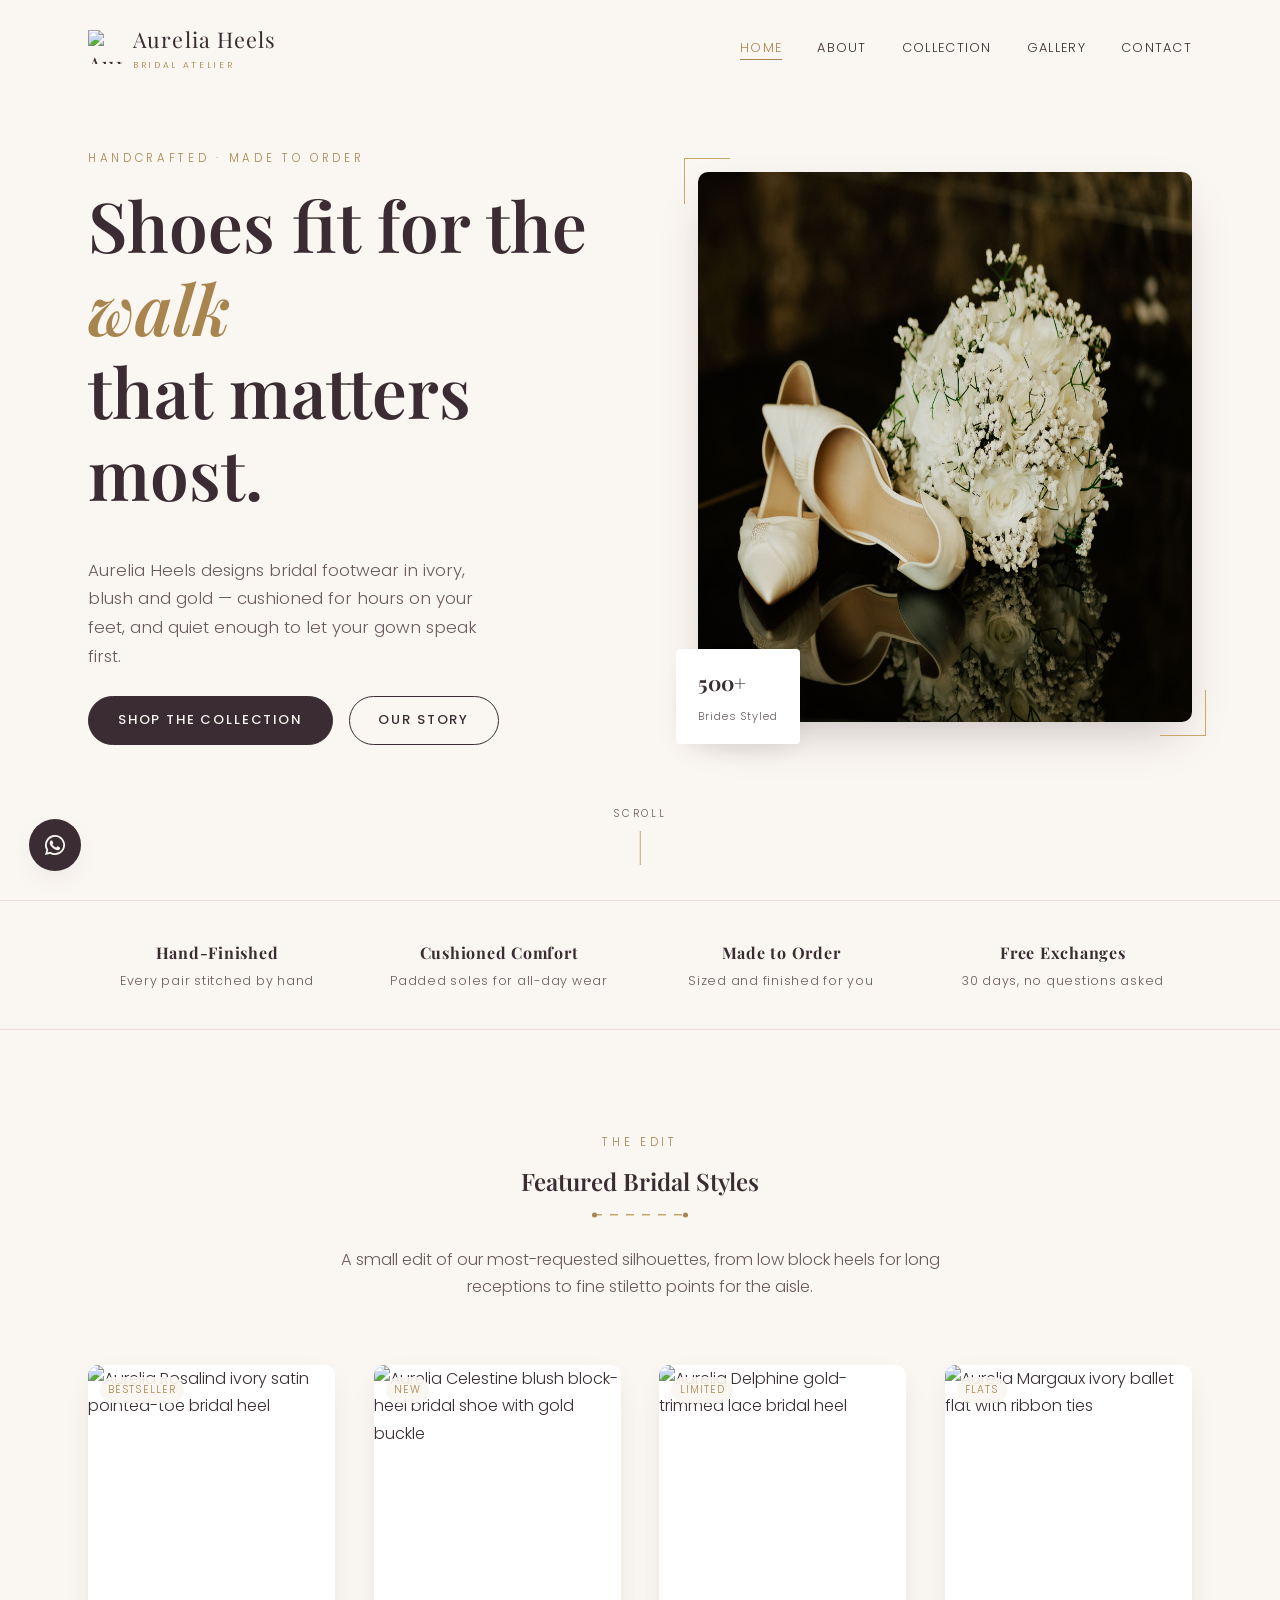
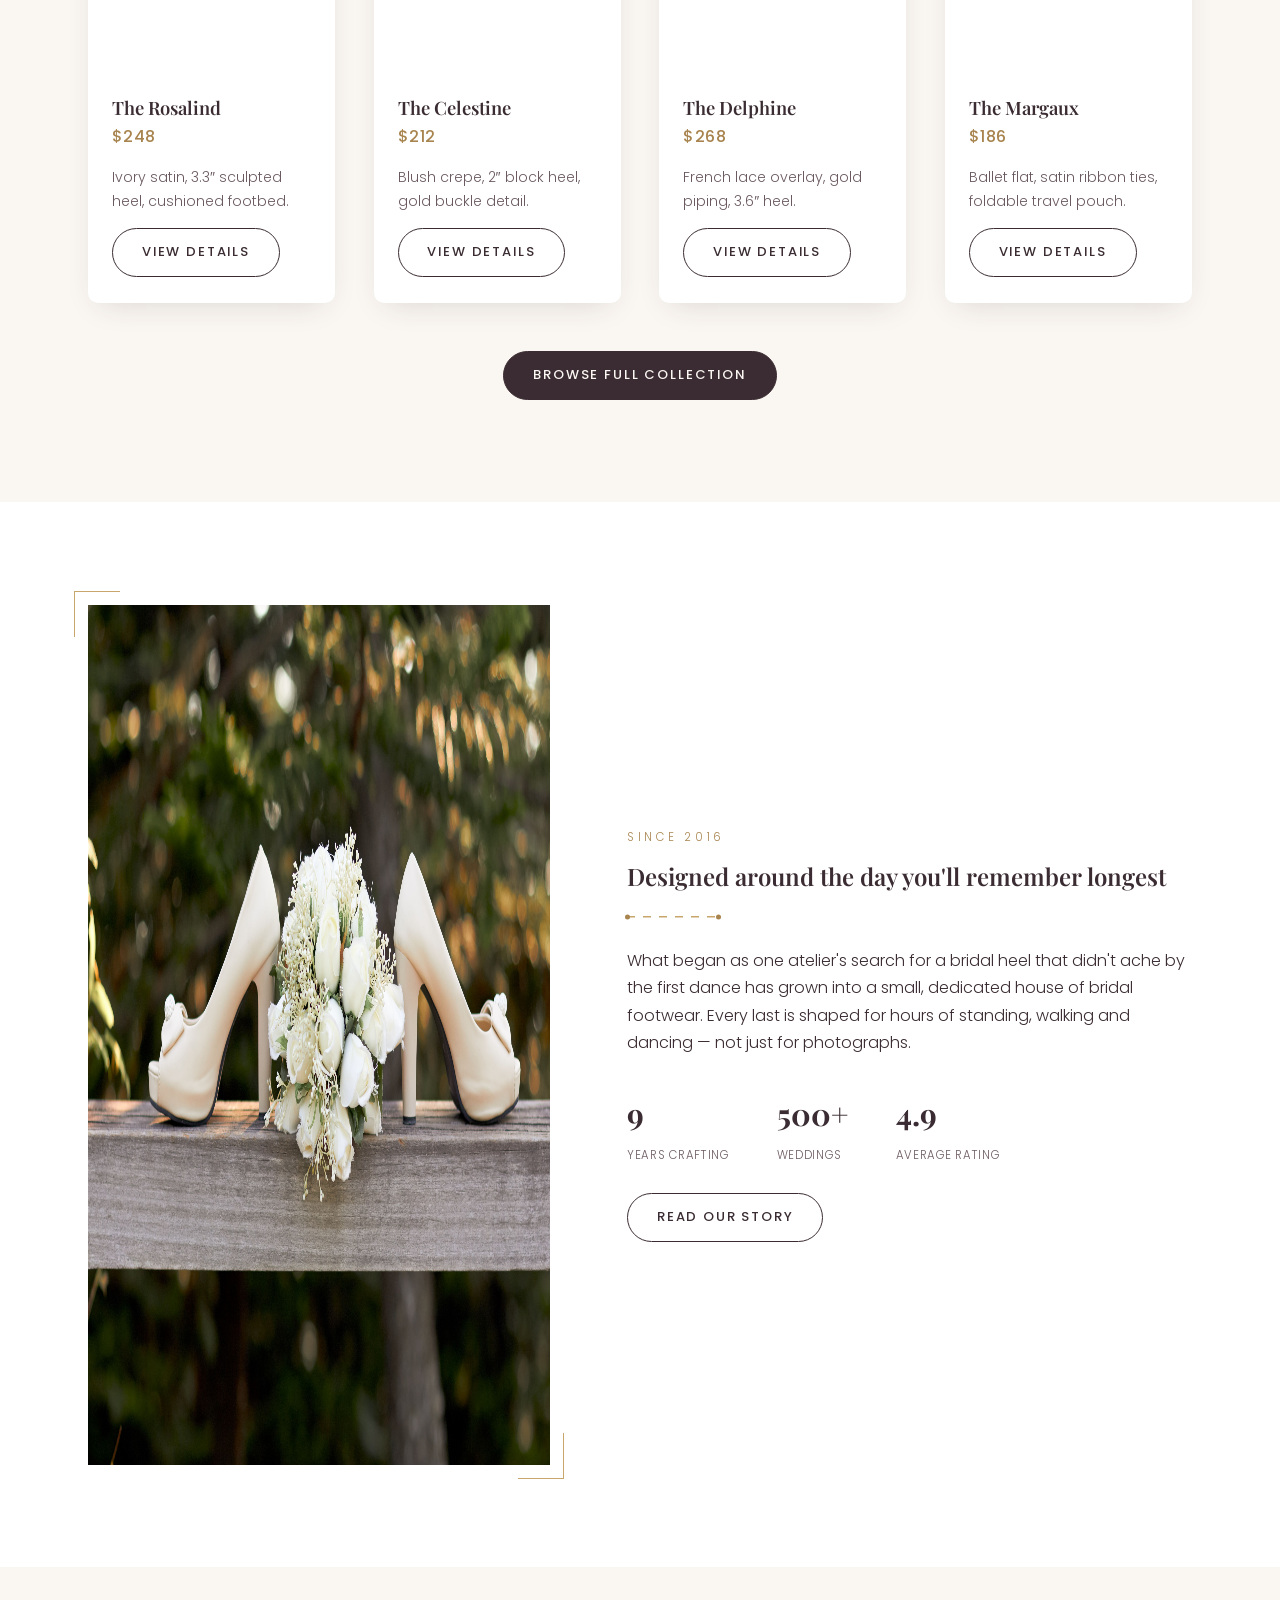
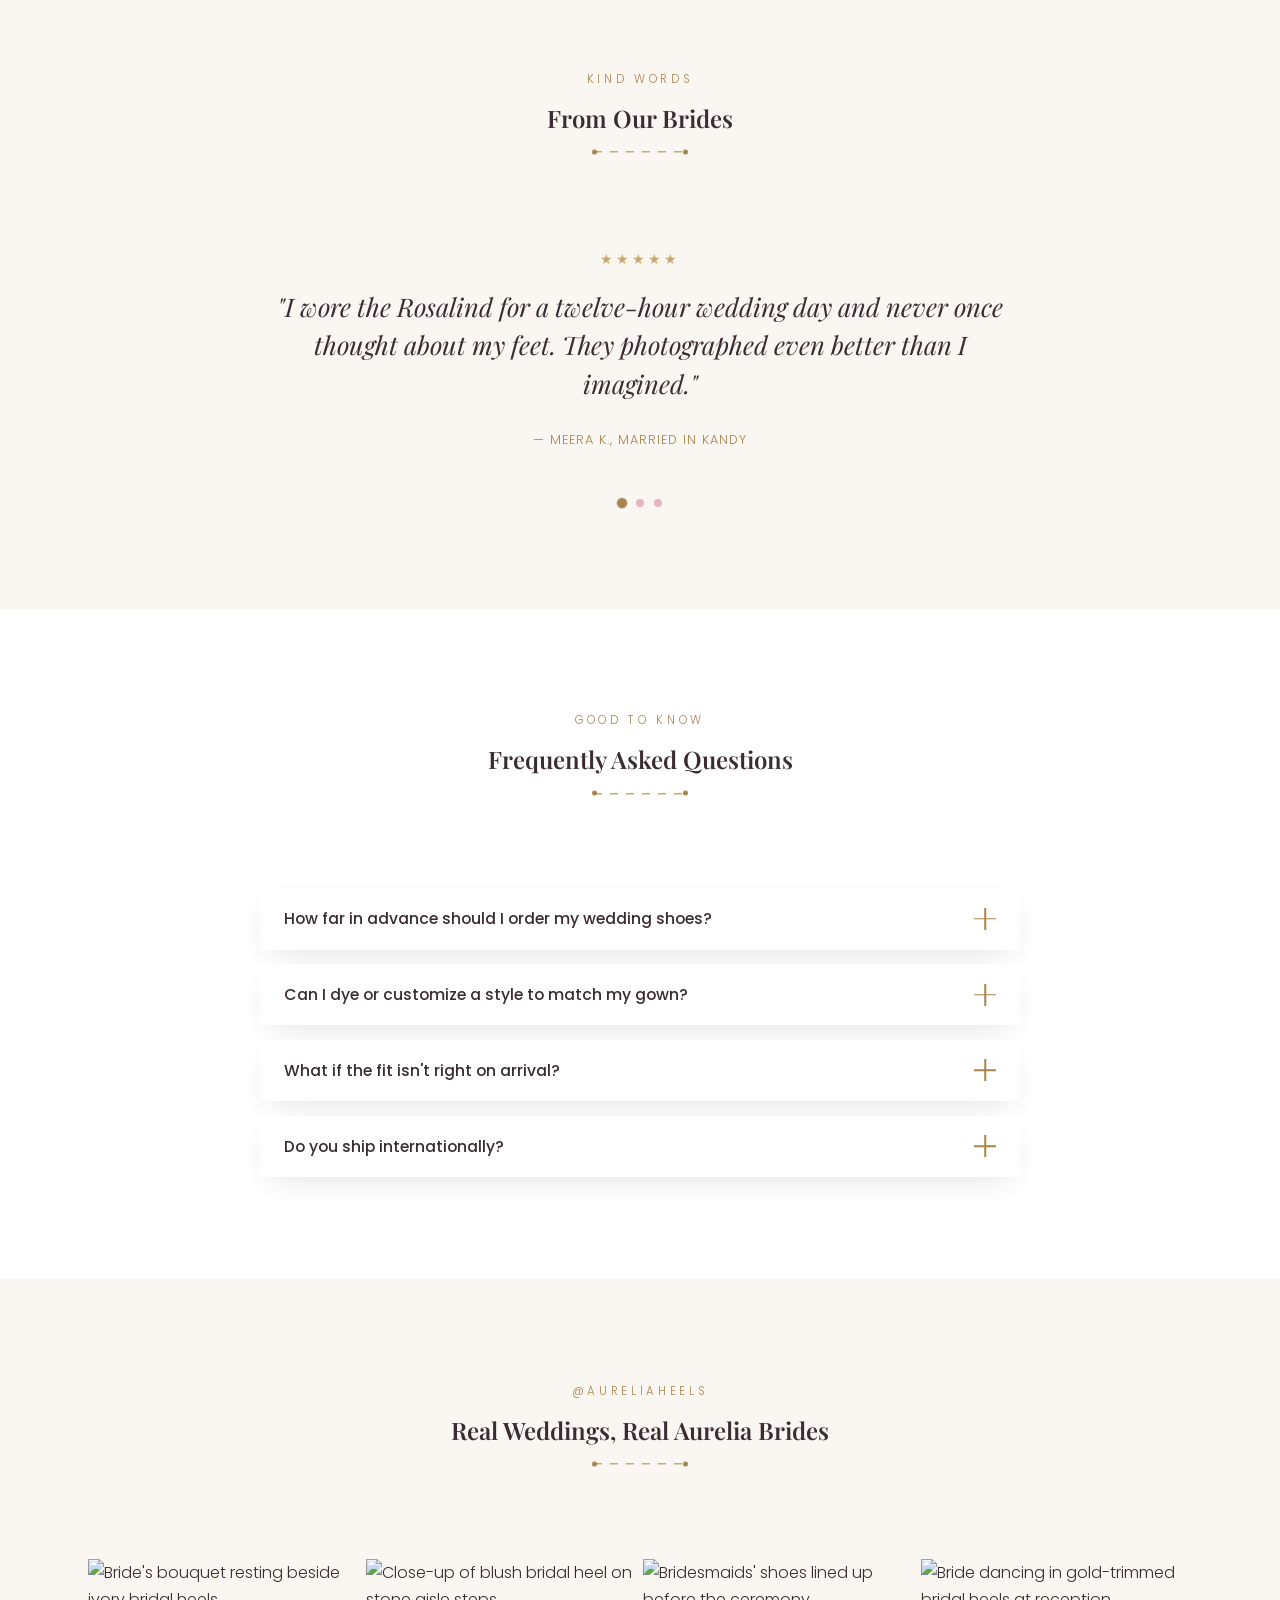
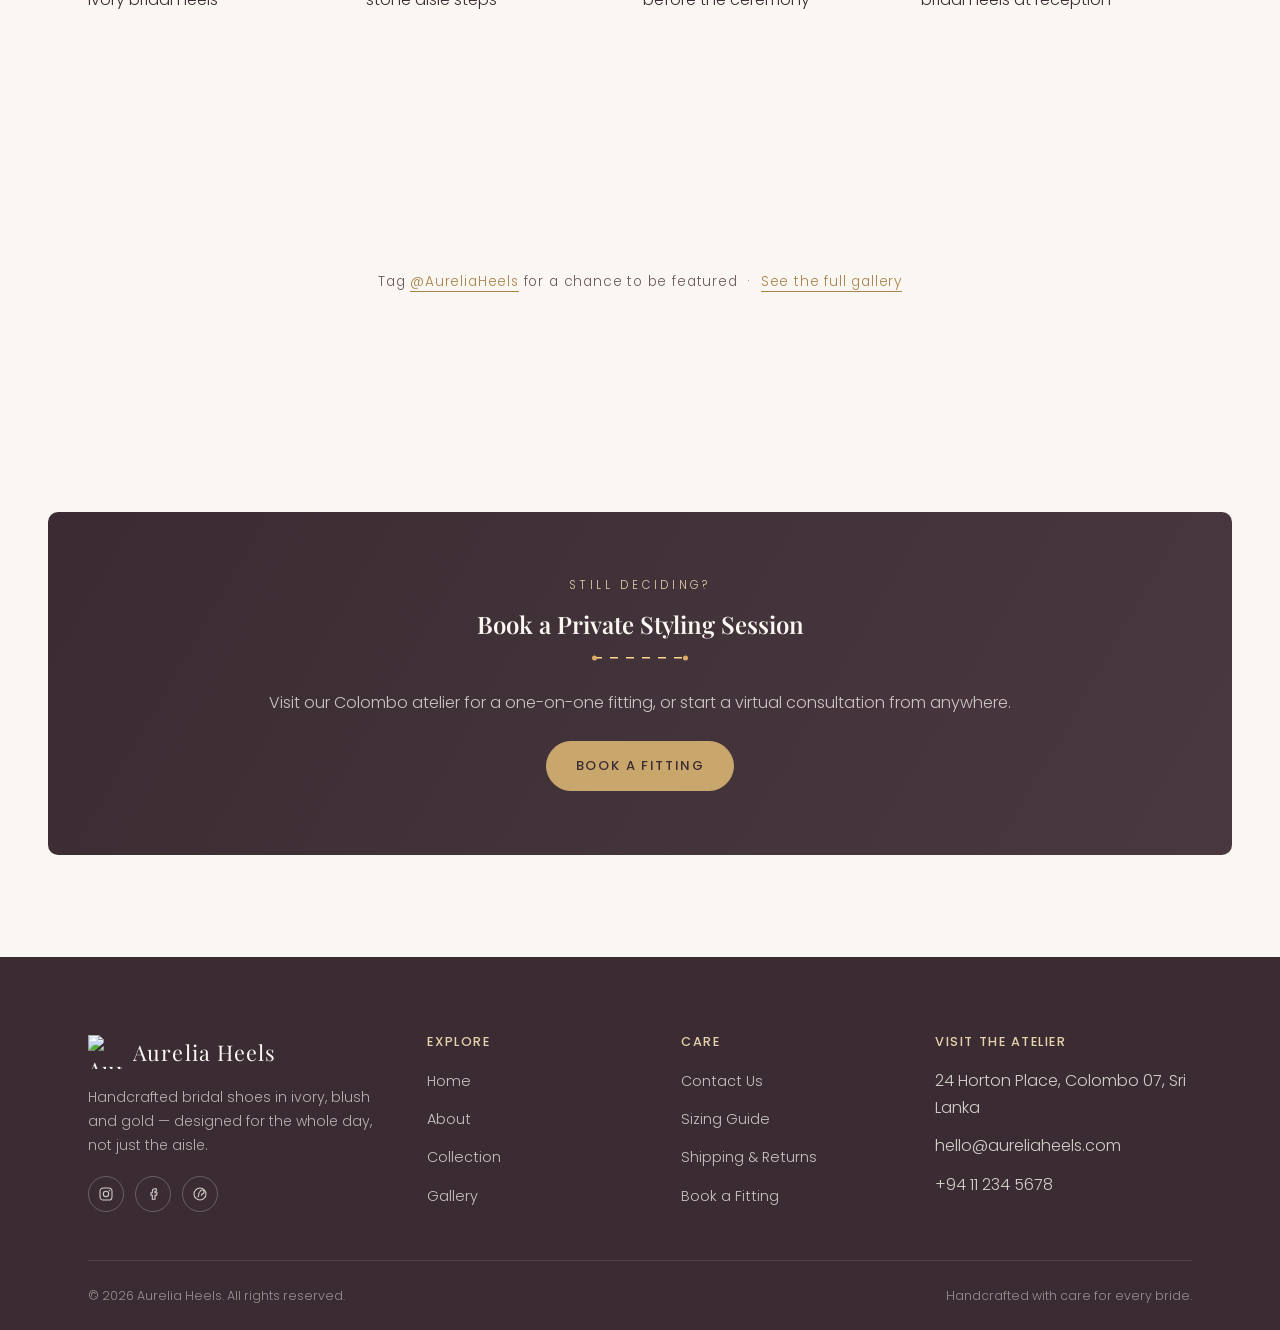
==== index.html @ 7ac7fc3c "complete home, about and collection" ====
<!DOCTYPE html>
<html lang="en">
<head>
<meta charset="UTF-8">
<meta name="viewport" content="width=device-width, initial-scale=1.0">
<title>Aurelia Heels | Luxury Bridal Shoes, Handcrafted for Your Aisle Walk</title>
<meta name="description" content="Aurelia Heels designs handcrafted bridal and wedding shoes in ivory, blush and gold — comfortable heels made for every aisle, reception and honeymoon moment.">
<meta name="keywords" content="bridal shoes, wedding heels, ivory wedding shoes, blush bridal shoes, luxury wedding footwear, Aurelia Heels">
<meta name="author" content="Aurelia Heels">
<link rel="canonical" href="https://example.com/index.html">

<!-- Open Graph / social sharing -->
<meta property="og:type" content="website">
<meta property="og:title" content="Aurelia Heels | Luxury Bridal Shoes">
<meta property="og:description" content="Handcrafted bridal heels in ivory, blush and gold — made to carry you down the aisle and through the whole night.">
<meta property="og:image" content="images/hero.jpg">
<meta property="og:url" content="https://example.com/index.html">
<meta name="twitter:card" content="summary_large_image">

<!-- Favicon -->
<link rel="icon" type="image/png" href="images/favicon.png">
<link rel="apple-touch-icon" href="images/favicon.png">

<!-- Fonts -->
<link rel="preconnect" href="https://fonts.googleapis.com">
<link rel="preconnect" href="https://fonts.gstatic.com" crossorigin>
<link href="https://fonts.googleapis.com/css2?family=Playfair+Display:ital,wght@0,500;0,600;0,700;1,600&family=Poppins:wght@300;400;500;600&display=swap" rel="stylesheet">

<!-- Styles -->
<link rel="stylesheet" href="css/style.css">
<link rel="stylesheet" href="css/responsive.css">
</head>
<body>

<!-- Loading animation -->
<div id="loader" aria-hidden="true">
  <div class="loader-mark">
    <span>AURELIA</span>
    <div class="loader-line"></div>
  </div>
</div>

<a class="skip-link" href="#main">Skip to content</a>

<!-- ================================ HEADER ================================ -->
<header class="site-header">
  <div class="container">
    <a href="index.html" class="brand">
      <img src="images/logo.png" alt="Aurelia Heels logo" width="34" height="34">
      <span>Aurelia Heels<span class="tagline">Bridal Atelier</span></span>
    </a>

    <nav aria-label="Primary">
      <ul class="nav-list" id="primary-nav">
        <li><a href="index.html" aria-current="page">Home</a></li>
        <li><a href="about.html">About</a></li>
        <li><a href="collection.html">Collection</a></li>
        <li><a href="gallery.html">Gallery</a></li>
        <li><a href="contact.html">Contact</a></li>
      </ul>
    </nav>

    <button class="nav-toggle" aria-label="Open menu" aria-expanded="false" aria-controls="primary-nav">
      <span></span><span></span><span></span>
    </button>
  </div>
</header>
<div class="nav-scrim"></div>

<main id="main">

  <!-- ================================ HERO ================================ -->
  <section class="hero">
    <div class="container">
      <div class="hero-copy">
        <span class="eyebrow">Handcrafted &middot; Made to Order</span>
        <h1>Shoes fit for the <em>walk</em><br>that matters most.</h1>
        <p>Aurelia Heels designs bridal footwear in ivory, blush and gold — cushioned for hours on your feet, and quiet enough to let your gown speak first.</p>
        <div class="hero-actions">
          <a href="collection.html" class="btn">Shop the Collection</a>
          <a href="about.html" class="btn btn-outline">Our Story</a>
        </div>
      </div>
      <div class="hero-visual framed">
        <img src="images/hero.jpg" alt="Ivory and blush bridal heel resting on a satin ribbon, studio still life" width="900" height="550" fetchpriority="high">
        <div class="ribbon-tag">
          <div>
            <strong>500+</strong>
            <span>Brides Styled</span>
          </div>
        </div>
      </div>
    </div>
    <span class="scroll-cue">Scroll</span>
  </section>

  <!-- ============================== VALUE STRIP ============================= -->
  <section class="value-strip reveal">
    <div class="container">
      <ul>
        <li><strong>Hand-Finished</strong>Every pair stitched by hand</li>
        <li><strong>Cushioned Comfort</strong>Padded soles for all-day wear</li>
        <li><strong>Made to Order</strong>Sized and finished for you</li>
        <li><strong>Free Exchanges</strong>30 days, no questions asked</li>
      </ul>
    </div>
  </section>

  <!-- ============================ FEATURED SHOES ============================ -->
  <section id="featured">
    <div class="container">
      <div class="section-head reveal">
        <span class="eyebrow">The Edit</span>
        <h2>Featured Bridal Styles</h2>
        <span class="stitch" aria-hidden="true"></span>
        <p>A small edit of our most-requested silhouettes, from low block heels for long receptions to fine stiletto points for the aisle.</p>
      </div>

      <div class="grid grid-4">
        <article class="shoe-card reveal">
          <div class="thumb">
            <span class="quick-tag">Bestseller</span>
            <img src="images/shoe1.jpg" alt="Aurelia Rosalind ivory satin pointed-toe bridal heel" width="500" height="625" loading="lazy">
          </div>
          <div class="info">
            <h3>The Rosalind</h3>
            <p class="price">$248</p>
            <p class="desc">Ivory satin, 3.3&Prime; sculpted heel, cushioned footbed.</p>
            <a href="collection.html" class="btn btn-outline">View Details</a>
          </div>
        </article>

        <article class="shoe-card reveal">
          <div class="thumb">
            <span class="quick-tag">New</span>
            <img src="images/shoe2.jpg" alt="Aurelia Celestine blush block-heel bridal shoe with gold buckle" width="500" height="625" loading="lazy">
          </div>
          <div class="info">
            <h3>The Celestine</h3>
            <p class="price">$212</p>
            <p class="desc">Blush crepe, 2&Prime; block heel, gold buckle detail.</p>
            <a href="collection.html" class="btn btn-outline">View Details</a>
          </div>
        </article>

        <article class="shoe-card reveal">
          <div class="thumb">
            <span class="quick-tag">Limited</span>
            <img src="images/shoe3.jpg" alt="Aurelia Delphine gold-trimmed lace bridal heel" width="500" height="625" loading="lazy">
          </div>
          <div class="info">
            <h3>The Delphine</h3>
            <p class="price">$268</p>
            <p class="desc">French lace overlay, gold piping, 3.6&Prime; heel.</p>
            <a href="collection.html" class="btn btn-outline">View Details</a>
          </div>
        </article>

        <article class="shoe-card reveal">
          <div class="thumb">
            <span class="quick-tag">Flats</span>
            <img src="images/shoe4.jpg" alt="Aurelia Margaux ivory ballet flat with ribbon ties" width="500" height="625" loading="lazy">
          </div>
          <div class="info">
            <h3>The Margaux</h3>
            <p class="price">$186</p>
            <p class="desc">Ballet flat, satin ribbon ties, foldable travel pouch.</p>
            <a href="collection.html" class="btn btn-outline">View Details</a>
          </div>
        </article>
      </div>

      <div class="center-cta reveal">
        <a href="collection.html" class="btn">Browse Full Collection</a>
      </div>
    </div>
  </section>

  <!-- =============================== OUR STORY =============================== -->
  <section style="background:var(--white);">
    <div class="container split">
      <div class="split-visual reveal framed">
        <img src="images/bride.jpg" alt="Bride adjusting the strap of an ivory Aurelia Heels bridal shoe" width="700" height="860" loading="lazy">
      </div>
      <div class="split-copy reveal">
        <span class="eyebrow">Since 2016</span>
        <h2>Designed around the day you'll remember longest</h2>
        <span class="stitch" aria-hidden="true"></span>
        <p>What began as one atelier's search for a bridal heel that didn't ache by the first dance has grown into a small, dedicated house of bridal footwear. Every last is shaped for hours of standing, walking and dancing — not just for photographs.</p>
        <div class="stat-row">
          <div><strong>9</strong><span>Years Crafting</span></div>
          <div><strong>500+</strong><span>Weddings</span></div>
          <div><strong>4.9</strong><span>Average Rating</span></div>
        </div>
        <div class="hero-actions">
          <a href="about.html" class="btn btn-outline">Read Our Story</a>
        </div>
      </div>
    </div>
  </section>

  <!-- ============================== TESTIMONIALS ============================== -->
  <section>
    <div class="container">
      <div class="section-head reveal">
        <span class="eyebrow">Kind Words</span>
        <h2>From Our Brides</h2>
        <span class="stitch" aria-hidden="true"></span>
      </div>

      <div class="testimonial-track reveal">
        <div class="testimonial">
          <p class="stars" aria-hidden="true">★★★★★</p>
          <blockquote>"I wore the Rosalind for a twelve-hour wedding day and never once thought about my feet. They photographed even better than I imagined."</blockquote>
          <cite>— Meera K., married in Kandy</cite>
        </div>
        <div class="testimonial">
          <p class="stars" aria-hidden="true">★★★★★</p>
          <blockquote>"The Celestine's block heel meant I could actually dance all night. My sisters ordered theirs the next morning."</blockquote>
          <cite>— Ashani P., married in Colombo</cite>
        </div>
        <div class="testimonial">
          <p class="stars" aria-hidden="true">★★★★★</p>
          <blockquote>"Customer care helped me size between two widths over email — the fit was exact on the day. Genuinely thoughtful service."</blockquote>
          <cite>— Naledi R., married in Galle</cite>
        </div>
      </div>
      <div class="testimonial-dots"></div>
    </div>
  </section>

  <!-- =================================== FAQ =================================== -->
  <section style="background:var(--white);">
    <div class="container">
      <div class="section-head reveal">
        <span class="eyebrow">Good to Know</span>
        <h2>Frequently Asked Questions</h2>
        <span class="stitch" aria-hidden="true"></span>
      </div>

      <div class="faq-list reveal">
        <div class="faq-item">
          <button class="faq-question" aria-expanded="false">
            How far in advance should I order my wedding shoes?
            <span class="plus" aria-hidden="true"></span>
          </button>
          <div class="faq-answer">
            <p>We recommend ordering 8–10 weeks before your wedding date to allow time for made-to-order sizing and any exchanges. Rush production is available for an added fee — contact us and we'll do our best to help.</p>
          </div>
        </div>
        <div class="faq-item">
          <button class="faq-question" aria-expanded="false">
            Can I dye or customize a style to match my gown?
            <span class="plus" aria-hidden="true"></span>
          </button>
          <div class="faq-answer">
            <p>Several styles are available in ivory, blush, and dyeable satin. Send us a swatch of your gown fabric and our studio will confirm the closest match before production begins.</p>
          </div>
        </div>
        <div class="faq-item">
          <button class="faq-question" aria-expanded="false">
            What if the fit isn't right on arrival?
            <span class="plus" aria-hidden="true"></span>
          </button>
          <div class="faq-answer">
            <p>Unworn pairs can be exchanged for a different size or style within 30 days of delivery, free of charge. We suggest trying them on a carpeted surface at home before your wedding day.</p>
          </div>
        </div>
        <div class="faq-item">
          <button class="faq-question" aria-expanded="false">
            Do you ship internationally?
            <span class="plus" aria-hidden="true"></span>
          </button>
          <div class="faq-answer">
            <p>Yes — we ship worldwide from our studio. International orders typically arrive within 7–14 business days after they leave the atelier, and tracking is provided at checkout.</p>
          </div>
        </div>
      </div>
    </div>
  </section>

  <!-- ============================== GALLERY PREVIEW ============================= -->
  <section>
    <div class="container">
      <div class="section-head reveal">
        <span class="eyebrow">@AureliaHeels</span>
        <h2>Real Weddings, Real Aurelia Brides</h2>
        <span class="stitch" aria-hidden="true"></span>
      </div>

      <div class="insta-grid reveal">
        <figure><img src="images/gallery1.jpg" alt="Bride's bouquet resting beside ivory bridal heels" loading="lazy"><figcaption><span class="heart">128</span><span>#AureliaBride</span></figcaption></figure>
        <figure><img src="images/gallery2.jpg" alt="Close-up of blush bridal heel on stone aisle steps" loading="lazy"><figcaption><span class="heart">94</span><span>#AureliaBride</span></figcaption></figure>
        <figure><img src="images/gallery3.jpg" alt="Bridesmaids' shoes lined up before the ceremony" loading="lazy"><figcaption><span class="heart">211</span><span>#AureliaBride</span></figcaption></figure>
        <figure><img src="images/gallery4.jpg" alt="Bride dancing in gold-trimmed bridal heels at reception" loading="lazy"><figcaption><span class="heart">156</span><span>#AureliaBride</span></figcaption></figure>
      </div>
      <p class="insta-cta">Tag <a href="https://instagram.com" target="_blank" rel="noopener noreferrer">@AureliaHeels</a> for a chance to be featured &nbsp;·&nbsp; <a href="gallery.html">See the full gallery</a></p>
    </div>
  </section>

  <!-- ================================= CTA BANNER ================================ -->
  <section>
    <div class="cta-banner reveal">
      <span class="eyebrow" style="color:var(--gold-light);">Still Deciding?</span>
      <h2>Book a Private Styling Session</h2>
      <span class="stitch" aria-hidden="true"></span>
      <p>Visit our Colombo atelier for a one-on-one fitting, or start a virtual consultation from anywhere.</p>
      <div class="hero-actions" style="justify-content:center;">
        <a href="contact.html" class="btn" style="--btn-bg:var(--gold); --btn-fg:var(--plum); border-color:var(--gold);">Book a Fitting</a>
      </div>
    </div>
  </section>

</main>

<!-- ================================ FOOTER ================================ -->
<footer class="site-footer">
  <div class="container">
    <div class="footer-grid">
      <div class="footer-brand">
        <a href="index.html" class="brand">
          <img src="images/logo.png" alt="Aurelia Heels logo" width="34" height="34">
          <span>Aurelia Heels</span>
        </a>
        <p>Handcrafted bridal shoes in ivory, blush and gold — designed for the whole day, not just the aisle.</p>
        <div class="footer-social">
          <a href="https://instagram.com" target="_blank" rel="noopener noreferrer" aria-label="Aurelia Heels on Instagram">
            <svg width="16" height="16" viewBox="0 0 24 24" fill="none" stroke="currentColor" stroke-width="1.6"><rect x="3" y="3" width="18" height="18" rx="5"/><circle cx="12" cy="12" r="4"/><circle cx="17.2" cy="6.8" r="1.1" fill="currentColor" stroke="none"/></svg>
          </a>
          <a href="https://facebook.com" target="_blank" rel="noopener noreferrer" aria-label="Aurelia Heels on Facebook">
            <svg width="16" height="16" viewBox="0 0 24 24" fill="none" stroke="currentColor" stroke-width="1.6"><path d="M15 8h2V4h-2a4 4 0 0 0-4 4v2H9v4h2v6h4v-6h2.5l.5-4H15V8z"/></svg>
          </a>
          <a href="https://pinterest.com" target="_blank" rel="noopener noreferrer" aria-label="Aurelia Heels on Pinterest">
            <svg width="16" height="16" viewBox="0 0 24 24" fill="none" stroke="currentColor" stroke-width="1.6"><circle cx="12" cy="12" r="9"/><path d="M9 17c1-3 1.4-5.2 2-8m1 0a3 3 0 1 1 3 3c-.5 1.5-1 2.6-1 2.6"/></svg>
          </a>
        </div>
      </div>

      <div class="footer-col">
        <h4>Explore</h4>
        <ul>
          <li><a href="index.html">Home</a></li>
          <li><a href="about.html">About</a></li>
          <li><a href="collection.html">Collection</a></li>
          <li><a href="gallery.html">Gallery</a></li>
        </ul>
      </div>

      <div class="footer-col">
        <h4>Care</h4>
        <ul>
          <li><a href="contact.html">Contact Us</a></li>
          <li><a href="contact.html#faq-link">Sizing Guide</a></li>
          <li><a href="contact.html#faq-link">Shipping &amp; Returns</a></li>
          <li><a href="contact.html">Book a Fitting</a></li>
        </ul>
      </div>

      <div class="footer-col">
        <h4>Visit the Atelier</h4>
        <ul>
          <li>24 Horton Place, Colombo 07, Sri Lanka</li>
          <li>hello@aureliaheels.com</li>
          <li>+94 11 234 5678</li>
        </ul>
      </div>
    </div>

    <div class="footer-bottom">
      <span>&copy; <span id="year"></span> Aurelia Heels. All rights reserved.</span>
      <span>Handcrafted with care for every bride.</span>
    </div>
  </div>
</footer>

<!-- Floating actions -->
<a class="whatsapp-float" href="https://wa.me/94112345678" target="_blank" rel="noopener noreferrer" aria-label="Chat with us on WhatsApp">
  <svg viewBox="0 0 24 24" fill="currentColor" aria-hidden="true"><path d="M12 2a10 10 0 0 0-8.6 15.1L2 22l5.1-1.3A10 10 0 1 0 12 2zm0 18.2a8.2 8.2 0 0 1-4.2-1.2l-.3-.2-3 .8.8-2.9-.2-.3A8.2 8.2 0 1 1 12 20.2zm4.5-6.1c-.2-.1-1.4-.7-1.7-.8-.2-.1-.4-.1-.6.1-.2.2-.6.8-.8 1-.1.2-.3.2-.5.1-.2-.1-1-.4-2-1.2-.7-.6-1.2-1.4-1.4-1.6-.1-.2 0-.4.1-.5l.4-.5c.1-.2.1-.3.2-.4.1-.2 0-.4 0-.5-.1-.1-.6-1.4-.8-1.9-.2-.5-.4-.4-.6-.4h-.5c-.2 0-.5.1-.7.3-.2.2-.9.9-.9 2.2s.9 2.6 1.1 2.8c.1.2 1.8 2.8 4.4 3.8.6.3 1.1.4 1.5.5.6.2 1.2.2 1.6.1.5-.1 1.4-.6 1.6-1.1.2-.5.2-1 .1-1.1-.1-.1-.2-.2-.4-.3z"/></svg>
</a>
<button class="back-to-top" aria-label="Back to top">
  <svg width="18" height="18" viewBox="0 0 24 24" fill="none" stroke="currentColor" stroke-width="2"><path d="M12 19V5M5 12l7-7 7 7"/></svg>
</button>

<div class="lightbox">
  <button class="lightbox-close" aria-label="Close image">&times;</button>
  <img src="" alt="">
</div>

<script src="js/script.js"></script>
</body>
</html>
---- css/style.css ----
/* ==========================================================================
   AURELIA HEELS — MAIN STYLESHEET
   A quiet, editorial bridal palette: ivory paper, blush ribbon, aged gold
   thread. The signature motif is a hand-stitched gold line — it borders
   panels, underlines headings, and stitches the hero together — echoing the
   literal stitching on a bridal shoe.
   ========================================================================== */

/* -------------------------------- Tokens -------------------------------- */
:root {
  /* Color palette */
  --ivory: #faf6f1;
  --ivory-deep: #f2ebe2;
  --white: #ffffff;
  --blush: #f3d9df;
  --blush-soft: #f8e8ec;
  --blush-deep: #e8b4c0;
  --gold: #c9a66b;
  --gold-dark: #a8844e;
  --gold-light: #e6d3ad;
  --plum: #3a2c32;
  --plum-soft: #6b5a60;

  /* Type */
  --font-display: "Playfair Display", "Times New Roman", serif;
  --font-body: "Poppins", -apple-system, BlinkMacSystemFont, sans-serif;

  /* Layout */
  --max-width: 1200px;
  --gutter: clamp(1.25rem, 4vw, 3rem);
  --radius-sm: 4px;
  --radius-md: 10px;

  /* Motion */
  --ease: cubic-bezier(0.22, 1, 0.36, 1);
  --dur-fast: 0.25s;
  --dur-med: 0.55s;

  /* Elevation */
  --shadow-soft: 0 10px 30px -12px rgba(58, 44, 50, 0.18);
  --shadow-lift: 0 20px 45px -15px rgba(58, 44, 50, 0.28);
}

/* -------------------------------- Reset ---------------------------------- */
*,
*::before,
*::after {
  box-sizing: border-box;
}

html {
  scroll-behavior: smooth;
  scroll-padding-top: 90px;
}

body {
  margin: 0;
  background: var(--ivory);
  color: var(--plum);
  font-family: var(--font-body);
  font-weight: 300;
  line-height: 1.7;
  -webkit-font-smoothing: antialiased;
  overflow-x: hidden;
}

img {
  max-width: 100%;
  display: block;
}

a {
  color: inherit;
  text-decoration: none;
}

ul {
  list-style: none;
  margin: 0;
  padding: 0;
}

button {
  font-family: inherit;
  cursor: pointer;
}

h1, h2, h3, h4 {
  font-family: var(--font-display);
  font-weight: 600;
  line-height: 1.2;
  margin: 0 0 0.6em;
  color: var(--plum);
}

p {
  margin: 0 0 1em;
}

/* Respect reduced motion everywhere */
@media (prefers-reduced-motion: reduce) {
  html {
    scroll-behavior: auto;
  }
  *,
  *::before,
  *::after {
    animation-duration: 0.001ms !important;
    animation-iteration-count: 1 !important;
    transition-duration: 0.001ms !important;
    scroll-behavior: auto !important;
  }
}

/* Visible keyboard focus, always */
a:focus-visible,
button:focus-visible,
input:focus-visible,
textarea:focus-visible,
summary:focus-visible {
  outline: 2px solid var(--gold-dark);
  outline-offset: 3px;
}

/* Skip link for keyboard / screen-reader users */
.skip-link {
  position: absolute;
  left: -999px;
  top: 0;
  background: var(--plum);
  color: var(--ivory);
  padding: 0.8em 1.4em;
  z-index: 9999;
  border-radius: 0 0 var(--radius-sm) 0;
}
.skip-link:focus {
  left: 0;
}

.container {
  max-width: var(--max-width);
  margin-inline: auto;
  padding-inline: var(--gutter);
}

section {
  padding: clamp(3.5rem, 8vw, 7rem) 0;
}

/* ----------------------------- Signature motif --------------------------- */
/* The gold "stitch" underline — a running-stitch rule used beneath eyebrows
   and section titles. Built once, reused everywhere. */
.stitch {
  display: inline-block;
  width: 92px;
  height: 10px;
  margin: 0 0 1.1rem;
  background-image: repeating-linear-gradient(
    to right,
    var(--gold) 0,
    var(--gold) 8px,
    transparent 8px,
    transparent 16px
  );
  background-position: center;
  background-size: 100% 1.5px;
  background-repeat: no-repeat;
  position: relative;
}
.stitch::before,
.stitch::after {
  content: "";
  position: absolute;
  top: 50%;
  width: 5px;
  height: 5px;
  border-radius: 50%;
  background: var(--gold-dark);
  transform: translateY(-50%);
}
.stitch::before { left: -2px; }
.stitch::after { right: -2px; }

.eyebrow {
  display: block;
  font-family: var(--font-body);
  font-size: 0.72rem;
  letter-spacing: 0.32em;
  text-transform: uppercase;
  color: var(--gold-dark);
  margin-bottom: 0.9rem;
}

.section-head {
  text-align: center;
  max-width: 640px;
  margin: 0 auto clamp(2.5rem, 5vw, 4rem);
}
.section-head p {
  color: var(--plum-soft);
  font-size: 1.02rem;
}

/* Gold corner-frame — echoes the stitched corner motif in the imagery */
.framed {
  position: relative;
}
.framed::before,
.framed::after {
  content: "";
  position: absolute;
  width: 46px;
  height: 46px;
  border: 1.5px solid var(--gold);
  pointer-events: none;
  z-index: 2;
}
.framed::before {
  top: -14px;
  left: -14px;
  border-right: none;
  border-bottom: none;
}
.framed::after {
  bottom: -14px;
  right: -14px;
  border-left: none;
  border-top: none;
}

/* --------------------------------- Buttons -------------------------------- */
.btn {
  --btn-bg: var(--plum);
  --btn-fg: var(--ivory);
  position: relative;
  display: inline-flex;
  align-items: center;
  gap: 0.6em;
  padding: 0.95em 2.2em;
  font-size: 0.82rem;
  letter-spacing: 0.14em;
  text-transform: uppercase;
  font-weight: 500;
  background: var(--btn-bg);
  color: var(--btn-fg);
  border: 1px solid var(--btn-bg);
  border-radius: 999px;
  overflow: hidden;
  isolation: isolate;
  transition: color var(--dur-fast) var(--ease), border-color var(--dur-fast) var(--ease), transform var(--dur-fast) var(--ease);
}
.btn::before {
  content: "";
  position: absolute;
  inset: 0;
  background: var(--gold);
  transform: translateX(-101%);
  transition: transform var(--dur-med) var(--ease);
  z-index: -1;
}
.btn:hover,
.btn:focus-visible {
  color: var(--plum);
  border-color: var(--gold);
  transform: translateY(-2px);
}
.btn:hover::before,
.btn:focus-visible::before {
  transform: translateX(0);
}

.btn-outline {
  --btn-bg: transparent;
  --btn-fg: var(--plum);
  border-color: var(--plum);
}

.btn-block {
  width: 100%;
  justify-content: center;
}

/* ---------------------------------- Loader --------------------------------- */
#loader {
  position: fixed;
  inset: 0;
  z-index: 10000;
  background: var(--ivory);
  display: flex;
  align-items: center;
  justify-content: center;
  transition: opacity 0.6s var(--ease), visibility 0.6s var(--ease);
}
#loader.is-hidden {
  opacity: 0;
  visibility: hidden;
  pointer-events: none;
}
.loader-mark {
  text-align: center;
}
.loader-mark span {
  font-family: var(--font-display);
  font-size: 1.6rem;
  letter-spacing: 0.35em;
  color: var(--plum);
}
.loader-line {
  margin: 1rem auto 0;
  width: 120px;
  height: 1px;
  background: var(--blush-deep);
  position: relative;
  overflow: hidden;
}
.loader-line::after {
  content: "";
  position: absolute;
  inset: 0;
  width: 40%;
  background: var(--gold);
  animation: loaderSlide 1.1s ease-in-out infinite;
}
@keyframes loaderSlide {
  0% { transform: translateX(-100%); }
  100% { transform: translateX(350%); }
}

/* ---------------------------------- Header --------------------------------- */
.site-header {
  position: fixed;
  top: 0;
  left: 0;
  right: 0;
  z-index: 900;
  padding: 1.3rem 0;
  transition: background var(--dur-med) var(--ease), padding var(--dur-med) var(--ease), box-shadow var(--dur-med) var(--ease);
}
.site-header .container {
  display: flex;
  align-items: center;
  justify-content: space-between;
  gap: 1rem;
}
.site-header.is-scrolled {
  background: rgba(250, 246, 241, 0.92);
  backdrop-filter: blur(10px);
  padding: 0.7rem 0;
  box-shadow: var(--shadow-soft);
}

.brand {
  display: flex;
  align-items: center;
  gap: 0.7rem;
  font-family: var(--font-display);
  font-size: 1.35rem;
  letter-spacing: 0.05em;
}
.brand img {
  width: 34px;
  height: 34px;
}
.brand .tagline {
  display: block;
  font-family: var(--font-body);
  font-size: 0.55rem;
  letter-spacing: 0.3em;
  text-transform: uppercase;
  color: var(--gold-dark);
}

.nav-list {
  display: flex;
  gap: 2.2rem;
  align-items: center;
}
.nav-list a {
  position: relative;
  font-size: 0.8rem;
  letter-spacing: 0.1em;
  text-transform: uppercase;
  padding-bottom: 4px;
}
.nav-list a::after {
  content: "";
  position: absolute;
  left: 0;
  bottom: 0;
  height: 1px;
  width: 0;
  background: var(--gold-dark);
  transition: width var(--dur-fast) var(--ease);
}
.nav-list a:hover::after,
.nav-list a[aria-current="page"]::after {
  width: 100%;
}
.nav-list a[aria-current="page"] {
  color: var(--gold-dark);
}

.nav-toggle {
  display: none;
  flex-direction: column;
  justify-content: center;
  gap: 5px;
  width: 40px;
  height: 40px;
  background: transparent;
  border: none;
  z-index: 950;
}
.nav-toggle span {
  display: block;
  width: 100%;
  height: 1.5px;
  background: var(--plum);
  transition: transform var(--dur-fast) var(--ease), opacity var(--dur-fast) var(--ease);
}
.nav-toggle[aria-expanded="true"] span:nth-child(1) {
  transform: translateY(6.5px) rotate(45deg);
}
.nav-toggle[aria-expanded="true"] span:nth-child(2) {
  opacity: 0;
}
.nav-toggle[aria-expanded="true"] span:nth-child(3) {
  transform: translateY(-6.5px) rotate(-45deg);
}

/* ---------------------------------- Hero ---------------------------------- */
.hero {
  position: relative;
  min-height: 100vh;
  display: flex;
  align-items: center;
  padding-top: 6rem;
  overflow: hidden;
}
.hero .container {
  display: grid;
  grid-template-columns: 1.05fr 0.95fr;
  gap: clamp(2rem, 5vw, 5rem);
  align-items: center;
}
.hero-copy .eyebrow {
  opacity: 0;
  animation: riseIn var(--dur-med) var(--ease) forwards;
  animation-delay: 0.15s;
}
.hero-copy h1 {
  font-size: clamp(2.6rem, 5.4vw, 4.4rem);
  opacity: 0;
  animation: riseIn var(--dur-med) var(--ease) forwards;
  animation-delay: 0.32s;
}
.hero-copy h1 em {
  font-style: italic;
  color: var(--gold-dark);
}
.hero-copy p {
  max-width: 42ch;
  color: var(--plum-soft);
  font-size: 1.05rem;
  opacity: 0;
  animation: riseIn var(--dur-med) var(--ease) forwards;
  animation-delay: 0.48s;
}
.hero-actions {
  display: flex;
  gap: 1rem;
  flex-wrap: wrap;
  margin-top: 1.6rem;
  opacity: 0;
  animation: riseIn var(--dur-med) var(--ease) forwards;
  animation-delay: 0.62s;
}

@keyframes riseIn {
  from { opacity: 0; transform: translateY(18px); }
  to { opacity: 1; transform: translateY(0); }
}

.hero-visual {
  position: relative;
  opacity: 0;
  animation: riseIn 0.9s var(--ease) forwards;
  animation-delay: 0.3s;
}
.hero-visual img {
  border-radius: var(--radius-md);
  box-shadow: var(--shadow-lift);
}
.hero-visual .ribbon-tag {
  position: absolute;
  bottom: -22px;
  left: -22px;
  background: var(--white);
  padding: 1rem 1.4rem;
  border-radius: var(--radius-sm);
  box-shadow: var(--shadow-soft);
  display: flex;
  align-items: center;
  gap: 0.8rem;
}
.ribbon-tag strong {
  display: block;
  font-family: var(--font-display);
  font-size: 1.3rem;
}
.ribbon-tag span {
  font-size: 0.68rem;
  letter-spacing: 0.08em;
  color: var(--plum-soft);
}

.scroll-cue {
  position: absolute;
  bottom: 2.2rem;
  left: 50%;
  transform: translateX(-50%);
  display: flex;
  flex-direction: column;
  align-items: center;
  gap: 0.5rem;
  font-size: 0.65rem;
  letter-spacing: 0.28em;
  text-transform: uppercase;
  color: var(--plum-soft);
}
.scroll-cue::after {
  content: "";
  width: 1px;
  height: 34px;
  background: var(--gold);
  animation: scrollPulse 1.8s ease-in-out infinite;
}
@keyframes scrollPulse {
  0%, 100% { transform: scaleY(0.4); opacity: 0.4; }
  50% { transform: scaleY(1); opacity: 1; }
}

/* -------------------------- Page hero (inner pages) ------------------------ */
.page-hero {
  padding: 9.5rem 0 4rem;
  text-align: center;
  background: linear-gradient(180deg, var(--blush-soft), var(--ivory));
}
.page-hero h1 {
  font-size: clamp(2.2rem, 4.5vw, 3.4rem);
}
.breadcrumb {
  font-size: 0.75rem;
  letter-spacing: 0.15em;
  text-transform: uppercase;
  color: var(--plum-soft);
}
.breadcrumb a:hover { color: var(--gold-dark); }

/* -------------------------------- Value strip ------------------------------ */
.value-strip {
  padding: 2.4rem 0;
  border-top: 1px solid var(--blush);
  border-bottom: 1px solid var(--blush);
}
.value-strip ul {
  display: grid;
  grid-template-columns: repeat(4, 1fr);
  gap: 1.5rem;
  text-align: center;
}
.value-strip li {
  font-size: 0.78rem;
  letter-spacing: 0.06em;
  color: var(--plum-soft);
}
.value-strip strong {
  display: block;
  font-family: var(--font-display);
  font-size: 1rem;
  color: var(--plum);
  margin-bottom: 0.2rem;
}

/* --------------------------------- Cards grid ------------------------------- */
.grid {
  display: grid;
  gap: clamp(1.5rem, 3vw, 2.4rem);
}
.grid-4 { grid-template-columns: repeat(4, 1fr); }
.grid-3 { grid-template-columns: repeat(3, 1fr); }
.grid-2 { grid-template-columns: repeat(2, 1fr); }

.shoe-card {
  background: var(--white);
  border-radius: var(--radius-md);
  overflow: hidden;
  box-shadow: var(--shadow-soft);
  transition: transform var(--dur-med) var(--ease), box-shadow var(--dur-med) var(--ease);
}
.shoe-card:hover {
  transform: translateY(-8px);
  box-shadow: var(--shadow-lift);
}
.shoe-card .thumb {
  position: relative;
  aspect-ratio: 4 / 5;
  overflow: hidden;
}
.shoe-card .thumb img {
  width: 100%;
  height: 100%;
  object-fit: cover;
  transition: transform 0.8s var(--ease);
}
.shoe-card:hover .thumb img {
  transform: scale(1.08);
}
.shoe-card .thumb .quick-tag {
  position: absolute;
  top: 12px;
  left: 12px;
  background: rgba(250, 246, 241, 0.92);
  font-size: 0.65rem;
  letter-spacing: 0.1em;
  text-transform: uppercase;
  padding: 0.4em 0.8em;
  border-radius: 999px;
  color: var(--gold-dark);
}
.shoe-card .info {
  padding: 1.4rem 1.5rem 1.6rem;
}
.shoe-card h3 {
  font-size: 1.15rem;
  margin-bottom: 0.25rem;
}
.shoe-card .price {
  color: var(--gold-dark);
  font-family: var(--font-body);
  font-weight: 500;
  letter-spacing: 0.03em;
}
.shoe-card .desc {
  font-size: 0.88rem;
  color: var(--plum-soft);
  margin: 0.5rem 0 0.9rem;
}

.center-cta {
  text-align: center;
  margin-top: clamp(2rem, 5vw, 3rem);
}

/* --------------------------------- Story split ------------------------------ */
.split {
  display: grid;
  grid-template-columns: 0.9fr 1.1fr;
  gap: clamp(2rem, 6vw, 5rem);
  align-items: center;
}
.split.reverse {
  grid-template-columns: 1.1fr 0.9fr;
}
.split.reverse .split-visual { order: 2; }
.split-copy .stitch { margin-top: 0.4rem; }

.stat-row {
  display: flex;
  gap: clamp(1.5rem, 4vw, 3rem);
  margin-top: 2rem;
  flex-wrap: wrap;
}
.stat-row div strong {
  display: block;
  font-family: var(--font-display);
  font-size: 1.9rem;
  color: var(--plum);
}
.stat-row div span {
  font-size: 0.72rem;
  letter-spacing: 0.06em;
  color: var(--plum-soft);
  text-transform: uppercase;
}

/* Timeline (About page — a real sequence, so numbering is justified) */
.timeline {
  counter-reset: step;
  display: grid;
  gap: 2.2rem;
}
.timeline li {
  counter-increment: step;
  display: grid;
  grid-template-columns: 70px 1fr;
  gap: 1.4rem;
  position: relative;
}
.timeline li::before {
  content: counter(step, decimal-leading-zero);
  font-family: var(--font-display);
  font-size: 1.5rem;
  color: var(--gold);
}
.timeline li:not(:last-child)::after {
  content: "";
  position: absolute;
  left: 28px;
  top: 2.2rem;
  bottom: -2.2rem;
  width: 1px;
  background: var(--blush-deep);
}
.timeline h4 { margin-bottom: 0.3rem; }
.timeline p { color: var(--plum-soft); font-size: 0.92rem; margin: 0; }

/* --------------------------------- Values grid ------------------------------ */
.values-grid .value-card {
  text-align: center;
  padding: 2.2rem 1.6rem;
  background: var(--white);
  border-radius: var(--radius-md);
  box-shadow: var(--shadow-soft);
}
.value-card .icon {
  width: 46px;
  height: 46px;
  margin: 0 auto 1rem;
  border: 1.5px solid var(--gold);
  border-radius: 50%;
  display: flex;
  align-items: center;
  justify-content: center;
  color: var(--gold-dark);
}
.value-card h3 { font-size: 1.05rem; }
.value-card p { font-size: 0.88rem; color: var(--plum-soft); margin: 0; }

/* ---------------------------------- Team ----------------------------------- */
.team-card {
  text-align: center;
}
.team-card .thumb {
  border-radius: 50%;
  overflow: hidden;
  width: 160px;
  height: 160px;
  margin: 0 auto 1.1rem;
  box-shadow: var(--shadow-soft);
}
.team-card .thumb img { width: 100%; height: 100%; object-fit: cover; }
.team-card h3 { margin-bottom: 0.1rem; font-size: 1.05rem; }
.team-card span {
  display: block;
  font-size: 0.75rem;
  letter-spacing: 0.08em;
  text-transform: uppercase;
  color: var(--gold-dark);
}

/* -------------------------------- Testimonials ------------------------------ */
.testimonial-track {
  position: relative;
  max-width: 760px;
  margin: 0 auto;
  min-height: 220px;
}
.testimonial {
  position: absolute;
  inset: 0;
  opacity: 0;
  transform: translateY(10px);
  transition: opacity var(--dur-med) var(--ease), transform var(--dur-med) var(--ease);
  pointer-events: none;
  text-align: center;
}
.testimonial.is-active {
  opacity: 1;
  transform: translateY(0);
  pointer-events: auto;
  position: relative;
}
.testimonial blockquote {
  font-family: var(--font-display);
  font-size: clamp(1.2rem, 2.6vw, 1.6rem);
  font-style: italic;
  line-height: 1.5;
  margin: 0 0 1.4rem;
}
.testimonial cite {
  font-style: normal;
  font-size: 0.8rem;
  letter-spacing: 0.08em;
  text-transform: uppercase;
  color: var(--gold-dark);
}
.testimonial .stars {
  color: var(--gold);
  letter-spacing: 0.2em;
  margin-bottom: 1rem;
  font-size: 0.9rem;
}
.testimonial-dots {
  display: flex;
  justify-content: center;
  gap: 0.6rem;
  margin-top: 2rem;
}
.testimonial-dots button {
  width: 8px;
  height: 8px;
  border-radius: 50%;
  border: none;
  background: var(--blush-deep);
  padding: 0;
  transition: background var(--dur-fast) var(--ease), transform var(--dur-fast) var(--ease);
}
.testimonial-dots button.is-active {
  background: var(--gold-dark);
  transform: scale(1.3);
}

/* ----------------------------------- FAQ ------------------------------------ */
.faq-list {
  max-width: 760px;
  margin: 0 auto;
  display: grid;
  gap: 0.9rem;
}
.faq-item {
  background: var(--white);
  border-radius: var(--radius-sm);
  box-shadow: var(--shadow-soft);
  overflow: hidden;
}
.faq-question {
  width: 100%;
  display: flex;
  justify-content: space-between;
  align-items: center;
  gap: 1rem;
  text-align: left;
  background: none;
  border: none;
  padding: 1.2rem 1.5rem;
  font-family: var(--font-body);
  font-size: 0.98rem;
  font-weight: 500;
  color: var(--plum);
}
.faq-question .plus {
  flex-shrink: 0;
  width: 22px;
  height: 22px;
  position: relative;
}
.faq-question .plus::before,
.faq-question .plus::after {
  content: "";
  position: absolute;
  background: var(--gold-dark);
  transition: transform var(--dur-fast) var(--ease), opacity var(--dur-fast) var(--ease);
}
.faq-question .plus::before {
  left: 0; top: 50%; width: 100%; height: 1.5px; transform: translateY(-50%);
}
.faq-question .plus::after {
  top: 0; left: 50%; height: 100%; width: 1.5px; transform: translateX(-50%);
}
.faq-item.is-open .plus::after {
  transform: translateX(-50%) rotate(90deg);
  opacity: 0;
}
.faq-answer {
  max-height: 0;
  overflow: hidden;
  transition: max-height var(--dur-med) var(--ease);
}
.faq-answer p {
  padding: 0 1.5rem 1.3rem;
  color: var(--plum-soft);
  font-size: 0.92rem;
  margin: 0;
}

/* --------------------------------- Gallery ----------------------------------- */
.insta-grid {
  display: grid;
  grid-template-columns: repeat(4, 1fr);
  gap: 6px;
}
.insta-grid figure {
  position: relative;
  margin: 0;
  aspect-ratio: 1 / 1;
  overflow: hidden;
}
.insta-grid img {
  width: 100%;
  height: 100%;
  object-fit: cover;
  transition: transform var(--dur-med) var(--ease);
}
.insta-grid figcaption {
  position: absolute;
  inset: 0;
  background: rgba(58, 44, 50, 0.55);
  color: var(--ivory);
  display: flex;
  flex-direction: column;
  align-items: center;
  justify-content: center;
  gap: 0.4rem;
  opacity: 0;
  transition: opacity var(--dur-fast) var(--ease);
  font-size: 0.8rem;
  letter-spacing: 0.06em;
  text-align: center;
  padding: 1rem;
}
.insta-grid figure:hover img { transform: scale(1.1); }
.insta-grid figure:hover figcaption,
.insta-grid figure:focus-within figcaption { opacity: 1; }
.insta-grid figcaption .heart::before { content: "♡ "; }

.gallery-filters {
  display: flex;
  justify-content: center;
  gap: 0.7rem;
  flex-wrap: wrap;
  margin-bottom: 2.5rem;
}
.gallery-filters button {
  background: var(--white);
  border: 1px solid var(--blush);
  padding: 0.55em 1.3em;
  border-radius: 999px;
  font-size: 0.76rem;
  letter-spacing: 0.08em;
  text-transform: uppercase;
  color: var(--plum-soft);
  transition: all var(--dur-fast) var(--ease);
}
.gallery-filters button.is-active,
.gallery-filters button:hover {
  background: var(--plum);
  border-color: var(--plum);
  color: var(--ivory);
}

.insta-cta {
  text-align: center;
  margin-top: 2.5rem;
  font-size: 0.85rem;
  letter-spacing: 0.06em;
  color: var(--plum-soft);
}
.insta-cta a {
  color: var(--gold-dark);
  border-bottom: 1px solid var(--gold-dark);
}

/* ----------------------------- Lightbox (gallery) ----------------------------- */
.lightbox {
  position: fixed;
  inset: 0;
  z-index: 2000;
  background: rgba(58, 44, 50, 0.92);
  display: flex;
  align-items: center;
  justify-content: center;
  opacity: 0;
  visibility: hidden;
  transition: opacity var(--dur-fast) var(--ease), visibility var(--dur-fast) var(--ease);
}
.lightbox.is-open {
  opacity: 1;
  visibility: visible;
}
.lightbox img {
  max-width: min(90vw, 720px);
  max-height: 80vh;
  border-radius: var(--radius-sm);
  box-shadow: var(--shadow-lift);
}
.lightbox-close {
  position: absolute;
  top: 2rem;
  right: 2rem;
  background: none;
  border: 1px solid var(--ivory);
  color: var(--ivory);
  width: 42px;
  height: 42px;
  border-radius: 50%;
  font-size: 1.1rem;
}

/* ------------------------------- Contact page -------------------------------- */
.contact-layout {
  display: grid;
  grid-template-columns: 0.9fr 1.1fr;
  gap: clamp(2rem, 5vw, 4rem);
  align-items: flex-start;
}
.contact-info-card {
  background: var(--white);
  padding: 2.2rem;
  border-radius: var(--radius-md);
  box-shadow: var(--shadow-soft);
}
.contact-info-card ul {
  display: grid;
  gap: 1.3rem;
  margin-top: 1.5rem;
}
.contact-info-card li {
  display: flex;
  gap: 0.9rem;
  align-items: flex-start;
  font-size: 0.9rem;
  color: var(--plum-soft);
}
.contact-info-card li strong {
  display: block;
  color: var(--plum);
  font-family: var(--font-body);
  font-weight: 500;
}
.contact-info-card .icon {
  flex-shrink: 0;
  width: 20px;
  color: var(--gold-dark);
}
.social-row {
  display: flex;
  gap: 0.8rem;
  margin-top: 1.6rem;
}
.social-row a {
  width: 38px;
  height: 38px;
  border-radius: 50%;
  border: 1px solid var(--blush-deep);
  display: flex;
  align-items: center;
  justify-content: center;
  transition: all var(--dur-fast) var(--ease);
}
.social-row a:hover {
  background: var(--gold);
  border-color: var(--gold);
  color: var(--white);
  transform: translateY(-3px);
}

.contact-form {
  background: var(--white);
  padding: clamp(1.8rem, 4vw, 2.8rem);
  border-radius: var(--radius-md);
  box-shadow: var(--shadow-soft);
}
.form-row {
  display: grid;
  grid-template-columns: 1fr 1fr;
  gap: 1.2rem;
}
.field {
  margin-bottom: 1.3rem;
  position: relative;
}
.field label {
  display: block;
  font-size: 0.78rem;
  letter-spacing: 0.06em;
  text-transform: uppercase;
  color: var(--plum-soft);
  margin-bottom: 0.5rem;
}
.field input,
.field textarea,
.field select {
  width: 100%;
  padding: 0.85em 1em;
  border: 1px solid var(--blush);
  border-radius: var(--radius-sm);
  background: var(--ivory);
  font-family: var(--font-body);
  font-size: 0.94rem;
  color: var(--plum);
  transition: border-color var(--dur-fast) var(--ease), box-shadow var(--dur-fast) var(--ease);
}
.field input:focus,
.field textarea:focus,
.field select:focus {
  border-color: var(--gold);
  box-shadow: 0 0 0 3px rgba(201, 166, 107, 0.18);
}
.field textarea {
  resize: vertical;
  min-height: 130px;
}
.field .error-msg {
  display: block;
  min-height: 1.2em;
  font-size: 0.76rem;
  color: #b5495b;
  margin-top: 0.35rem;
}
.field.has-error input,
.field.has-error textarea,
.field.has-error select {
  border-color: #b5495b;
}
.form-status {
  margin-top: 1rem;
  font-size: 0.9rem;
  padding: 0.9rem 1.1rem;
  border-radius: var(--radius-sm);
  display: none;
}
.form-status.is-success {
  display: block;
  background: var(--blush-soft);
  color: #6b4b57;
  border: 1px solid var(--blush-deep);
}
.form-status.is-error {
  display: block;
  background: #fbe9ea;
  color: #9c3a48;
  border: 1px solid #e6b3b8;
}

.map-frame {
  margin-top: 2.5rem;
  border-radius: var(--radius-md);
  overflow: hidden;
  box-shadow: var(--shadow-soft);
  filter: sepia(12%) saturate(85%);
}
.map-frame iframe {
  display: block;
  width: 100%;
  height: 320px;
  border: 0;
}

/* --------------------------------- CTA banner --------------------------------- */
.cta-banner {
  background: linear-gradient(120deg, var(--plum), #4a3840);
  color: var(--ivory);
  border-radius: var(--radius-md);
  padding: clamp(2.5rem, 6vw, 4rem);
  text-align: center;
  margin-inline: var(--gutter);
}
.cta-banner h2 { color: var(--ivory); }
.cta-banner p { color: rgba(250, 246, 241, 0.75); }
.cta-banner .stitch { filter: brightness(1.3); }

/* ----------------------------------- Footer ------------------------------------ */
.site-footer {
  background: var(--plum);
  color: rgba(250, 246, 241, 0.8);
  padding: clamp(3rem, 6vw, 5rem) 0 1.5rem;
}
.footer-grid {
  display: grid;
  grid-template-columns: 1.4fr 1fr 1fr 1.2fr;
  gap: 2.5rem;
  padding-bottom: 3rem;
  border-bottom: 1px solid rgba(250, 246, 241, 0.12);
}
.footer-brand .brand { color: var(--ivory); }
.footer-brand p {
  font-size: 0.88rem;
  max-width: 32ch;
  margin-top: 1rem;
  color: rgba(250, 246, 241, 0.65);
}
.footer-col h4 {
  color: var(--gold-light);
  font-size: 0.8rem;
  letter-spacing: 0.12em;
  text-transform: uppercase;
  font-family: var(--font-body);
  font-weight: 500;
  margin-bottom: 1.1rem;
}
.footer-col ul { display: grid; gap: 0.7rem; }
.footer-col a {
  font-size: 0.9rem;
  color: rgba(250, 246, 241, 0.75);
  transition: color var(--dur-fast) var(--ease), padding-left var(--dur-fast) var(--ease);
}
.footer-col a:hover {
  color: var(--gold-light);
  padding-left: 4px;
}
.footer-social {
  display: flex;
  gap: 0.7rem;
  margin-top: 1.1rem;
}
.footer-social a {
  width: 36px;
  height: 36px;
  border-radius: 50%;
  border: 1px solid rgba(250, 246, 241, 0.25);
  display: flex;
  align-items: center;
  justify-content: center;
}
.footer-social a:hover {
  background: var(--gold);
  border-color: var(--gold);
  color: var(--plum);
}
.footer-bottom {
  display: flex;
  justify-content: space-between;
  align-items: center;
  padding-top: 1.5rem;
  font-size: 0.78rem;
  color: rgba(250, 246, 241, 0.5);
  flex-wrap: wrap;
  gap: 0.8rem;
}
.footer-bottom a:hover { color: var(--gold-light); }

/* ---------------------------- Back to top & WhatsApp ----------------------------- */
.back-to-top {
  position: fixed;
  right: 1.8rem;
  bottom: 1.8rem;
  width: 46px;
  height: 46px;
  border-radius: 50%;
  background: var(--plum);
  color: var(--ivory);
  border: none;
  display: flex;
  align-items: center;
  justify-content: center;
  opacity: 0;
  visibility: hidden;
  transform: translateY(10px);
  transition: all var(--dur-fast) var(--ease);
  z-index: 500;
  box-shadow: var(--shadow-soft);
}
.back-to-top.is-visible {
  opacity: 1;
  visibility: visible;
  transform: translateY(0);
}
.back-to-top:hover { background: var(--gold-dark); }

.whatsapp-float {
  position: fixed;
  left: 1.8rem;
  bottom: 1.8rem;
  width: 52px;
  height: 52px;
  border-radius: 50%;
  background: #3a2c32;
  color: var(--ivory);
  display: flex;
  align-items: center;
  justify-content: center;
  z-index: 500;
  box-shadow: var(--shadow-soft);
  transition: transform var(--dur-fast) var(--ease);
}
.whatsapp-float:hover {
  transform: scale(1.08);
  background: var(--gold-dark);
}
.whatsapp-float svg { width: 24px; height: 24px; }

/* -------------------------------- Scroll reveal ---------------------------------- */
.reveal {
  opacity: 0;
  transform: translateY(28px);
  transition: opacity 0.8s var(--ease), transform 0.8s var(--ease);
}
.reveal.is-visible {
  opacity: 1;
  transform: translateY(0);
}
.reveal-stagger.is-visible > * {
  transition-delay: calc(var(--i, 0) * 90ms);
}

/* --------------------------------- Utility -------------------------------------- */
.text-center { text-align: center; }
.mt-lg { margin-top: clamp(2rem, 5vw, 3.5rem); }
.visually-hidden {
  position: absolute;
  width: 1px; height: 1px;
  overflow: hidden;
  clip: rect(0,0,0,0);
  white-space: nowrap;
}
---- css/responsive.css ----
/* ==========================================================================
   AURELIA HEELS — RESPONSIVE RULES
   Mobile-first overrides layered on top of style.css. Breakpoints:
   1080px (small desktop / large tablet), 860px (tablet), 600px (mobile).
   ========================================================================== */

/* ------------------------------ ≤1080px ------------------------------ */
@media (max-width: 1080px) {
  .grid-4 { grid-template-columns: repeat(2, 1fr); }
  .value-strip ul { grid-template-columns: repeat(2, 1fr); }
  .footer-grid { grid-template-columns: 1.2fr 1fr 1fr; }
  .footer-col:nth-child(4) { grid-column: 1 / -1; }
}

/* ------------------------------- ≤860px ------------------------------- */
@media (max-width: 860px) {
  .nav-list {
    position: fixed;
    inset: 0 0 0 auto;
    width: min(78vw, 340px);
    height: 100vh;
    background: var(--ivory);
    flex-direction: column;
    justify-content: center;
    align-items: flex-start;
    padding: 3rem clamp(1.5rem, 6vw, 3rem);
    gap: 1.6rem;
    box-shadow: -18px 0 40px -20px rgba(58, 44, 50, 0.35);
    transform: translateX(100%);
    transition: transform var(--dur-med) var(--ease);
    z-index: 940;
  }
  .nav-list.is-open {
    transform: translateX(0);
  }
  .nav-list a {
    font-size: 1rem;
  }
  .nav-toggle {
    display: flex;
  }
  .nav-scrim {
    position: fixed;
    inset: 0;
    background: rgba(58, 44, 50, 0.35);
    opacity: 0;
    visibility: hidden;
    transition: all var(--dur-med) var(--ease);
    z-index: 930;
  }
  .nav-scrim.is-open {
    opacity: 1;
    visibility: visible;
  }

  .hero .container,
  .split,
  .split.reverse,
  .contact-layout {
    grid-template-columns: 1fr;
  }
  .split.reverse .split-visual {
    order: 0;
  }
  .hero-visual {
    order: -1;
  }
  .hero {
    text-align: left;
    min-height: auto;
    padding-block: 8rem 4rem;
  }

  .grid-3 { grid-template-columns: repeat(2, 1fr); }
  .insta-grid { grid-template-columns: repeat(3, 1fr); }

  .form-row { grid-template-columns: 1fr; }

  .footer-grid { grid-template-columns: 1fr 1fr; }
}

/* ------------------------------- ≤600px ------------------------------- */
@media (max-width: 600px) {
  section { padding: 3rem 0; }

  .grid-4,
  .grid-3 { grid-template-columns: 1fr; }
  .insta-grid { grid-template-columns: repeat(2, 1fr); }
  .value-strip ul { grid-template-columns: 1fr 1fr; }

  .hero-visual .ribbon-tag {
    left: 50%;
    transform: translateX(-50%);
    bottom: -18px;
    width: max-content;
  }

  .stat-row { gap: 1.6rem; }

  .footer-grid { grid-template-columns: 1fr; text-align: left; }
  .footer-bottom { flex-direction: column; align-items: flex-start; }

  .back-to-top,
  .whatsapp-float {
    width: 44px;
    height: 44px;
    right: 1.1rem;
    left: 1.1rem;
    bottom: 1.1rem;
  }
  .whatsapp-float { left: 1.1rem; right: auto; }
  .back-to-top { left: auto; right: 1.1rem; }

  .framed::before,
  .framed::after {
    width: 28px;
    height: 28px;
  }
}
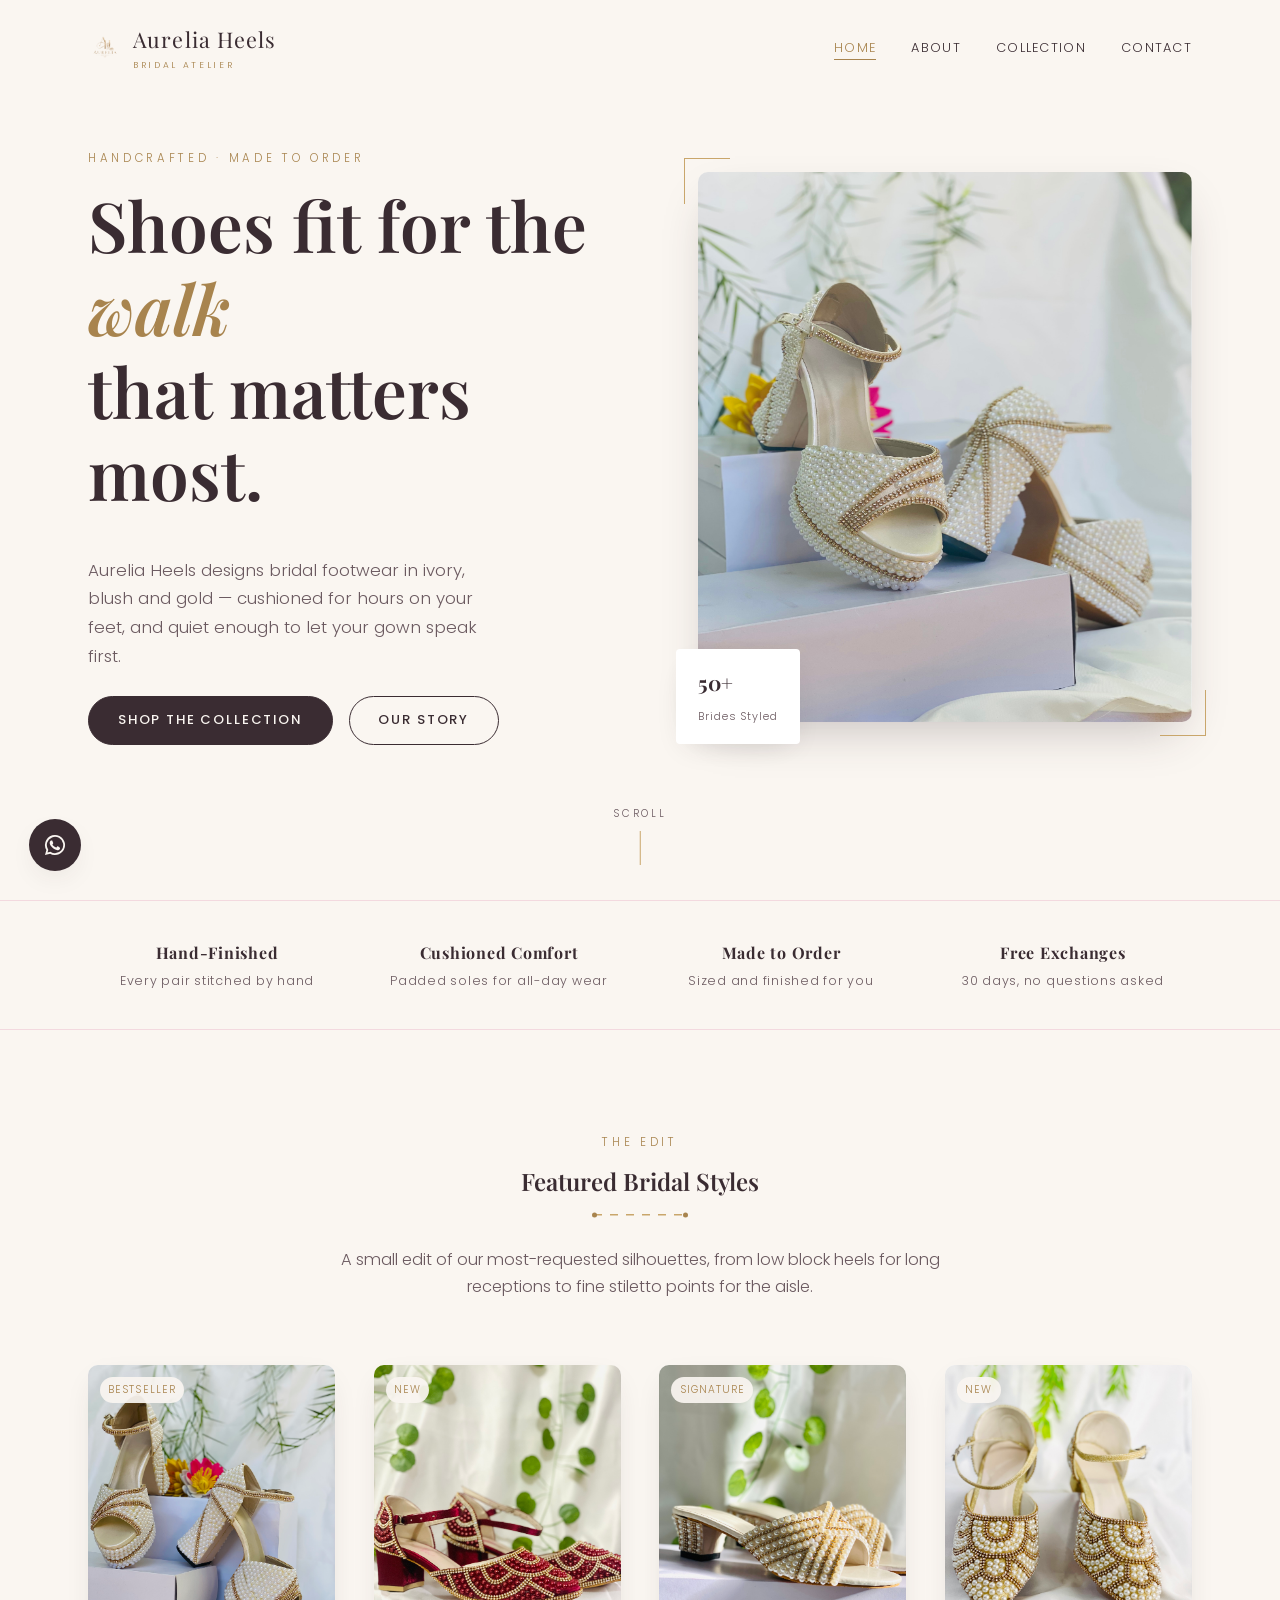
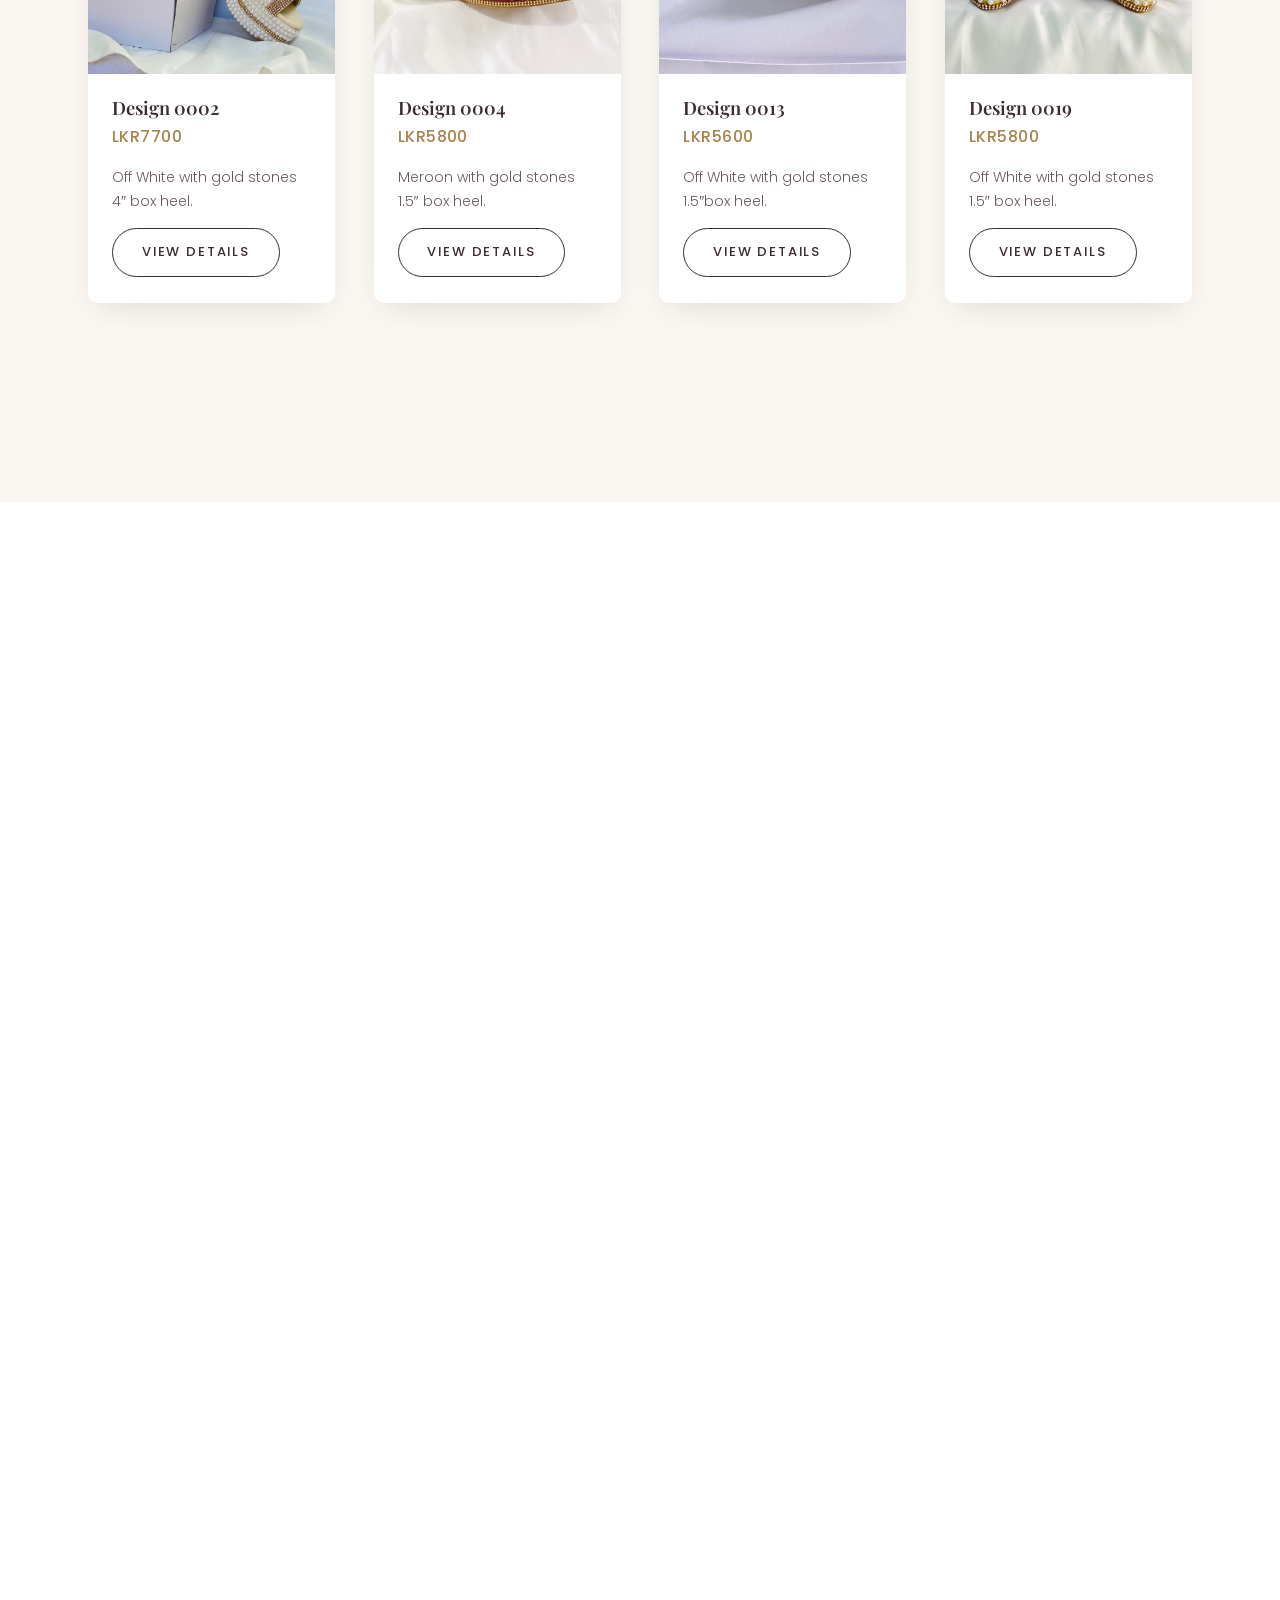
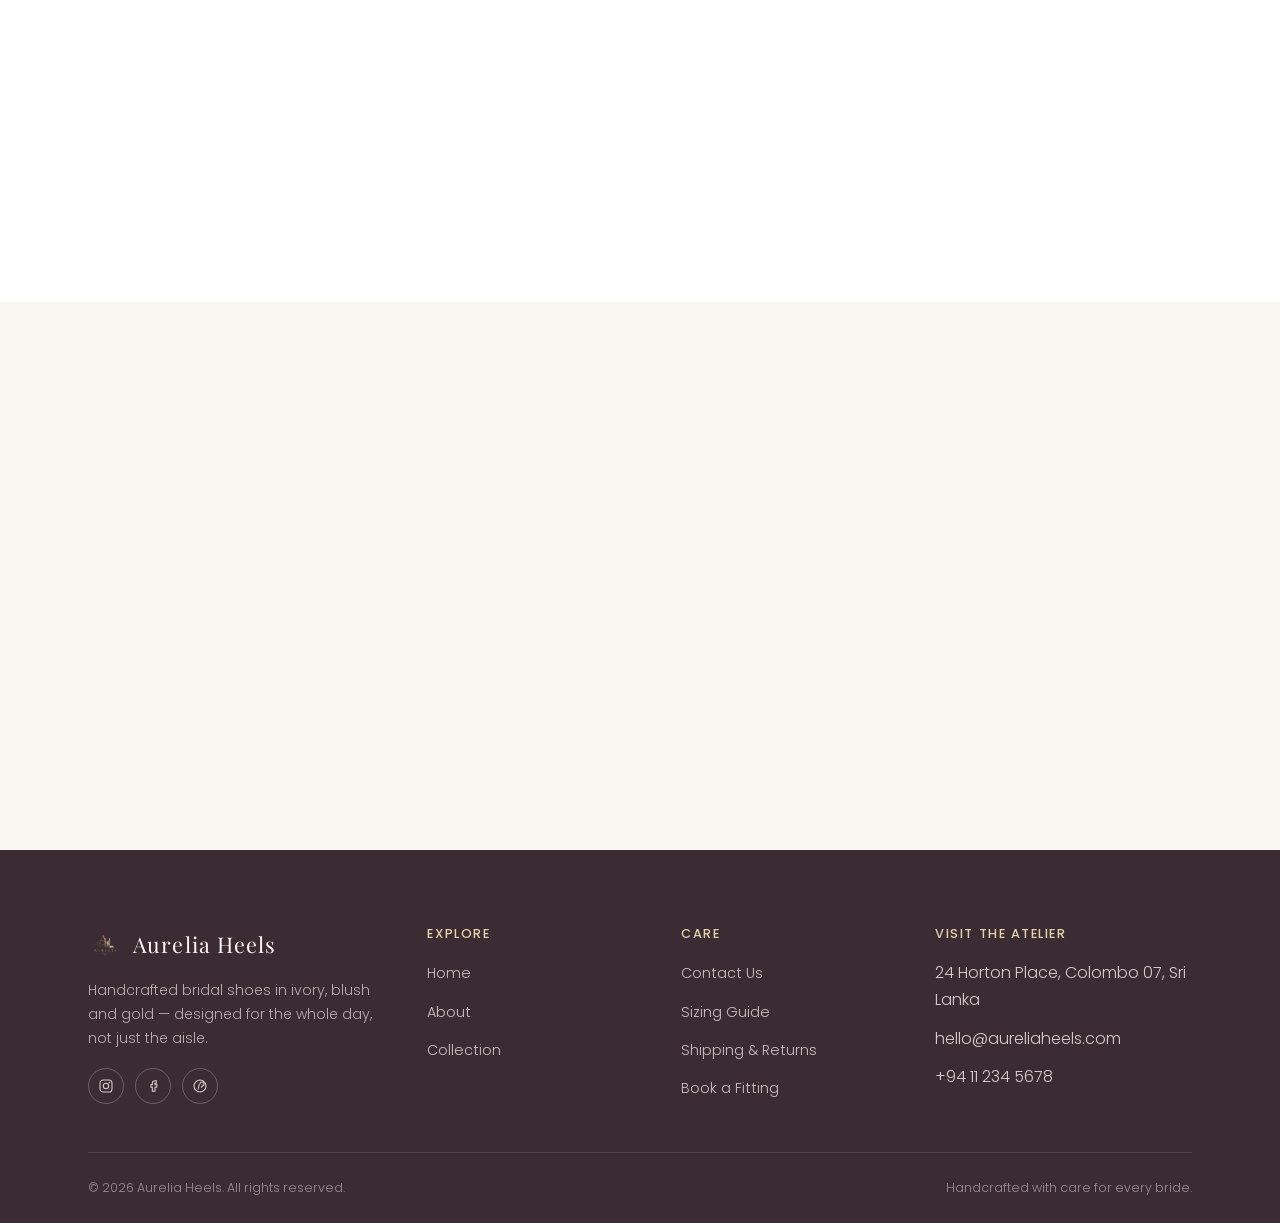
==== commit 68bfa681: "Remove gallery and update code. Remove gallery and update code." ====
--- a/index.html
+++ b/index.html
@@ -46,7 +46,7 @@
 <header class="site-header">
   <div class="container">
     <a href="index.html" class="brand">
-      <img src="images/logo.png" alt="Aurelia Heels logo" width="34" height="34">
+      <img src="images/logo.png" alt="Aurelia Heels logo" width="200" height="200">
       <span>Aurelia Heels<span class="tagline">Bridal Atelier</span></span>
     </a>
 
@@ -55,7 +55,6 @@
         <li><a href="index.html" aria-current="page">Home</a></li>
         <li><a href="about.html">About</a></li>
         <li><a href="collection.html">Collection</a></li>
-        <li><a href="gallery.html">Gallery</a></li>
         <li><a href="contact.html">Contact</a></li>
       </ul>
     </nav>
@@ -82,10 +81,10 @@
         </div>
       </div>
       <div class="hero-visual framed">
-        <img src="images/hero.jpg" alt="Ivory and blush bridal heel resting on a satin ribbon, studio still life" width="900" height="550" fetchpriority="high">
+        <img src="images/4.png" alt="Ivory and blush bridal heel resting on a satin ribbon, studio still life" width="900" height="550" fetchpriority="high">
         <div class="ribbon-tag">
           <div>
-            <strong>500+</strong>
+            <strong>50+</strong>
             <span>Brides Styled</span>
           </div>
         </div>
@@ -120,51 +119,55 @@
         <article class="shoe-card reveal">
           <div class="thumb">
             <span class="quick-tag">Bestseller</span>
-            <img src="images/shoe1.jpg" alt="Aurelia Rosalind ivory satin pointed-toe bridal heel" width="500" height="625" loading="lazy">
+            <img src="images/4(1).jpeg" alt="Aurelia Celestine blush block-heel bridal shoe with gold buckle" width="500" height="625" loading="lazy">
           </div>
           <div class="info">
-            <h3>The Rosalind</h3>
-            <p class="price">$248</p>
-            <p class="desc">Ivory satin, 3.3&Prime; sculpted heel, cushioned footbed.</p>
+            <h3>Design 0002</h3>
+            <p class="price">LKR7700</p>
+            <p class="desc">Off White with gold stones 4&Prime; box heel.</p>
             <a href="collection.html" class="btn btn-outline">View Details</a>
           </div>
         </article>
+
 
         <article class="shoe-card reveal">
           <div class="thumb">
             <span class="quick-tag">New</span>
-            <img src="images/shoe2.jpg" alt="Aurelia Celestine blush block-heel bridal shoe with gold buckle" width="500" height="625" loading="lazy">
+            <img src="images/14 (3).jpeg" alt="Aurelia maroon pearl with gold stones bridal heel" width="500" height="625" loading="lazy">
           </div>
           <div class="info">
-            <h3>The Celestine</h3>
-            <p class="price">$212</p>
-            <p class="desc">Blush crepe, 2&Prime; block heel, gold buckle detail.</p>
+            <h3>Design 0004</h3>
+            <p class="price">LKR5800</p>
+            <p class="desc">Meroon with gold stones 1.5&Prime; box heel.</p>
             <a href="collection.html" class="btn btn-outline">View Details</a>
           </div>
         </article>
 
+        
         <article class="shoe-card reveal">
           <div class="thumb">
-            <span class="quick-tag">Limited</span>
-            <img src="images/shoe3.jpg" alt="Aurelia Delphine gold-trimmed lace bridal heel" width="500" height="625" loading="lazy">
+            <span class="quick-tag">Signature</span>
+            <img src="images/15 (5).jpeg" alt="Aurelia Off-white heel with gold stone" width="500" height="625" loading="lazy">
           </div>
           <div class="info">
-            <h3>The Delphine</h3>
-            <p class="price">$268</p>
-            <p class="desc">French lace overlay, gold piping, 3.6&Prime; heel.</p>
+            <h3>Design 0013</h3>
+            <p class="price">LKR5600</p>
+            <p class="desc">Off White with gold stones 1.5&Prime;box heel.</p>
             <a href="collection.html" class="btn btn-outline">View Details</a>
           </div>
         </article>
+
+
 
         <article class="shoe-card reveal">
           <div class="thumb">
-            <span class="quick-tag">Flats</span>
-            <img src="images/shoe4.jpg" alt="Aurelia Margaux ivory ballet flat with ribbon ties" width="500" height="625" loading="lazy">
+            <span class="quick-tag">New</span>
+            <img src="images/19 (1).jpeg" alt="Aurelia off-white pearl with gold stones bridal heel" width="500" height="625" loading="lazy">
           </div>
           <div class="info">
-            <h3>The Margaux</h3>
-            <p class="price">$186</p>
-            <p class="desc">Ballet flat, satin ribbon ties, foldable travel pouch.</p>
+            <h3>Design 0019</h3>
+            <p class="price">LKR5800</p>
+            <p class="desc">Off White with gold stones 1.5&Prime; box heel.</p>
             <a href="collection.html" class="btn btn-outline">View Details</a>
           </div>
         </article>
@@ -180,52 +183,22 @@
   <section style="background:var(--white);">
     <div class="container split">
       <div class="split-visual reveal framed">
-        <img src="images/bride.jpg" alt="Bride adjusting the strap of an ivory Aurelia Heels bridal shoe" width="700" height="860" loading="lazy">
+        <img src="images/IMG_3964.jpeg" alt="Bride adjusting the strap of an ivory Aurelia Heels bridal shoe" width="700" height="600" loading="lazy">
       </div>
       <div class="split-copy reveal">
-        <span class="eyebrow">Since 2016</span>
+        <span class="eyebrow">Since 2026</span>
         <h2>Designed around the day you'll remember longest</h2>
         <span class="stitch" aria-hidden="true"></span>
         <p>What began as one atelier's search for a bridal heel that didn't ache by the first dance has grown into a small, dedicated house of bridal footwear. Every last is shaped for hours of standing, walking and dancing — not just for photographs.</p>
         <div class="stat-row">
-          <div><strong>9</strong><span>Years Crafting</span></div>
-          <div><strong>500+</strong><span>Weddings</span></div>
+          <div><strong>1</strong><span>Years Crafting</span></div>
+          <div><strong>50+</strong><span>Weddings</span></div>
           <div><strong>4.9</strong><span>Average Rating</span></div>
         </div>
         <div class="hero-actions">
           <a href="about.html" class="btn btn-outline">Read Our Story</a>
         </div>
       </div>
-    </div>
-  </section>
-
-  <!-- ============================== TESTIMONIALS ============================== -->
-  <section>
-    <div class="container">
-      <div class="section-head reveal">
-        <span class="eyebrow">Kind Words</span>
-        <h2>From Our Brides</h2>
-        <span class="stitch" aria-hidden="true"></span>
-      </div>
-
-      <div class="testimonial-track reveal">
-        <div class="testimonial">
-          <p class="stars" aria-hidden="true">★★★★★</p>
-          <blockquote>"I wore the Rosalind for a twelve-hour wedding day and never once thought about my feet. They photographed even better than I imagined."</blockquote>
-          <cite>— Meera K., married in Kandy</cite>
-        </div>
-        <div class="testimonial">
-          <p class="stars" aria-hidden="true">★★★★★</p>
-          <blockquote>"The Celestine's block heel meant I could actually dance all night. My sisters ordered theirs the next morning."</blockquote>
-          <cite>— Ashani P., married in Colombo</cite>
-        </div>
-        <div class="testimonial">
-          <p class="stars" aria-hidden="true">★★★★★</p>
-          <blockquote>"Customer care helped me size between two widths over email — the fit was exact on the day. Genuinely thoughtful service."</blockquote>
-          <cite>— Naledi R., married in Galle</cite>
-        </div>
-      </div>
-      <div class="testimonial-dots"></div>
     </div>
   </section>
 
@@ -245,7 +218,7 @@
             <span class="plus" aria-hidden="true"></span>
           </button>
           <div class="faq-answer">
-            <p>We recommend ordering 8–10 weeks before your wedding date to allow time for made-to-order sizing and any exchanges. Rush production is available for an added fee — contact us and we'll do our best to help.</p>
+            <p>We recommend ordering 10–30 days before your wedding date to allow time for made-to-order sizing and any exchanges. Rush production is available for an added fee — contact us and we'll do our best to help.</p>
           </div>
         </div>
         <div class="faq-item">
@@ -266,35 +239,7 @@
             <p>Unworn pairs can be exchanged for a different size or style within 30 days of delivery, free of charge. We suggest trying them on a carpeted surface at home before your wedding day.</p>
           </div>
         </div>
-        <div class="faq-item">
-          <button class="faq-question" aria-expanded="false">
-            Do you ship internationally?
-            <span class="plus" aria-hidden="true"></span>
-          </button>
-          <div class="faq-answer">
-            <p>Yes — we ship worldwide from our studio. International orders typically arrive within 7–14 business days after they leave the atelier, and tracking is provided at checkout.</p>
-          </div>
-        </div>
-      </div>
-    </div>
-  </section>
-
-  <!-- ============================== GALLERY PREVIEW ============================= -->
-  <section>
-    <div class="container">
-      <div class="section-head reveal">
-        <span class="eyebrow">@AureliaHeels</span>
-        <h2>Real Weddings, Real Aurelia Brides</h2>
-        <span class="stitch" aria-hidden="true"></span>
-      </div>
-
-      <div class="insta-grid reveal">
-        <figure><img src="images/gallery1.jpg" alt="Bride's bouquet resting beside ivory bridal heels" loading="lazy"><figcaption><span class="heart">128</span><span>#AureliaBride</span></figcaption></figure>
-        <figure><img src="images/gallery2.jpg" alt="Close-up of blush bridal heel on stone aisle steps" loading="lazy"><figcaption><span class="heart">94</span><span>#AureliaBride</span></figcaption></figure>
-        <figure><img src="images/gallery3.jpg" alt="Bridesmaids' shoes lined up before the ceremony" loading="lazy"><figcaption><span class="heart">211</span><span>#AureliaBride</span></figcaption></figure>
-        <figure><img src="images/gallery4.jpg" alt="Bride dancing in gold-trimmed bridal heels at reception" loading="lazy"><figcaption><span class="heart">156</span><span>#AureliaBride</span></figcaption></figure>
-      </div>
-      <p class="insta-cta">Tag <a href="https://instagram.com" target="_blank" rel="noopener noreferrer">@AureliaHeels</a> for a chance to be featured &nbsp;·&nbsp; <a href="gallery.html">See the full gallery</a></p>
+      </div>
     </div>
   </section>
 
@@ -319,7 +264,7 @@
     <div class="footer-grid">
       <div class="footer-brand">
         <a href="index.html" class="brand">
-          <img src="images/logo.png" alt="Aurelia Heels logo" width="34" height="34">
+          <img src="images/logo.png" alt="Aurelia Heels logo" width="200" height="200">
           <span>Aurelia Heels</span>
         </a>
         <p>Handcrafted bridal shoes in ivory, blush and gold — designed for the whole day, not just the aisle.</p>
@@ -342,7 +287,6 @@
           <li><a href="index.html">Home</a></li>
           <li><a href="about.html">About</a></li>
           <li><a href="collection.html">Collection</a></li>
-          <li><a href="gallery.html">Gallery</a></li>
         </ul>
       </div>
 
--- a/css/style.css
+++ b/css/style.css
@@ -738,9 +738,20 @@
 .value-card p { font-size: 0.88rem; color: var(--plum-soft); margin: 0; }
 
 /* ---------------------------------- Team ----------------------------------- */
+.team-single {
+  display: flex;
+  justify-content: center;
+  align-items: center;
+  width: 100%;
+}
+
 .team-card {
   text-align: center;
-}
+  display: flex;
+  flex-direction: column;
+  align-items: center;
+}
+
 .team-card .thumb {
   border-radius: 50%;
   overflow: hidden;
@@ -749,15 +760,29 @@
   margin: 0 auto 1.1rem;
   box-shadow: var(--shadow-soft);
 }
-.team-card .thumb img { width: 100%; height: 100%; object-fit: cover; }
-.team-card h3 { margin-bottom: 0.1rem; font-size: 1.05rem; }
+
+.team-card .thumb img {
+  width: 100%;
+  height: 100%;
+  object-fit: cover;
+  display: block;
+}
+
+.team-card h3 {
+  margin: 0 0 0.1rem;
+  font-size: 1.05rem;
+  text-align: center;
+}
+
 .team-card span {
   display: block;
   font-size: 0.75rem;
   letter-spacing: 0.08em;
   text-transform: uppercase;
   color: var(--gold-dark);
-}
+  text-align: center;
+}
+
 
 /* -------------------------------- Testimonials ------------------------------ */
 .testimonial-track {
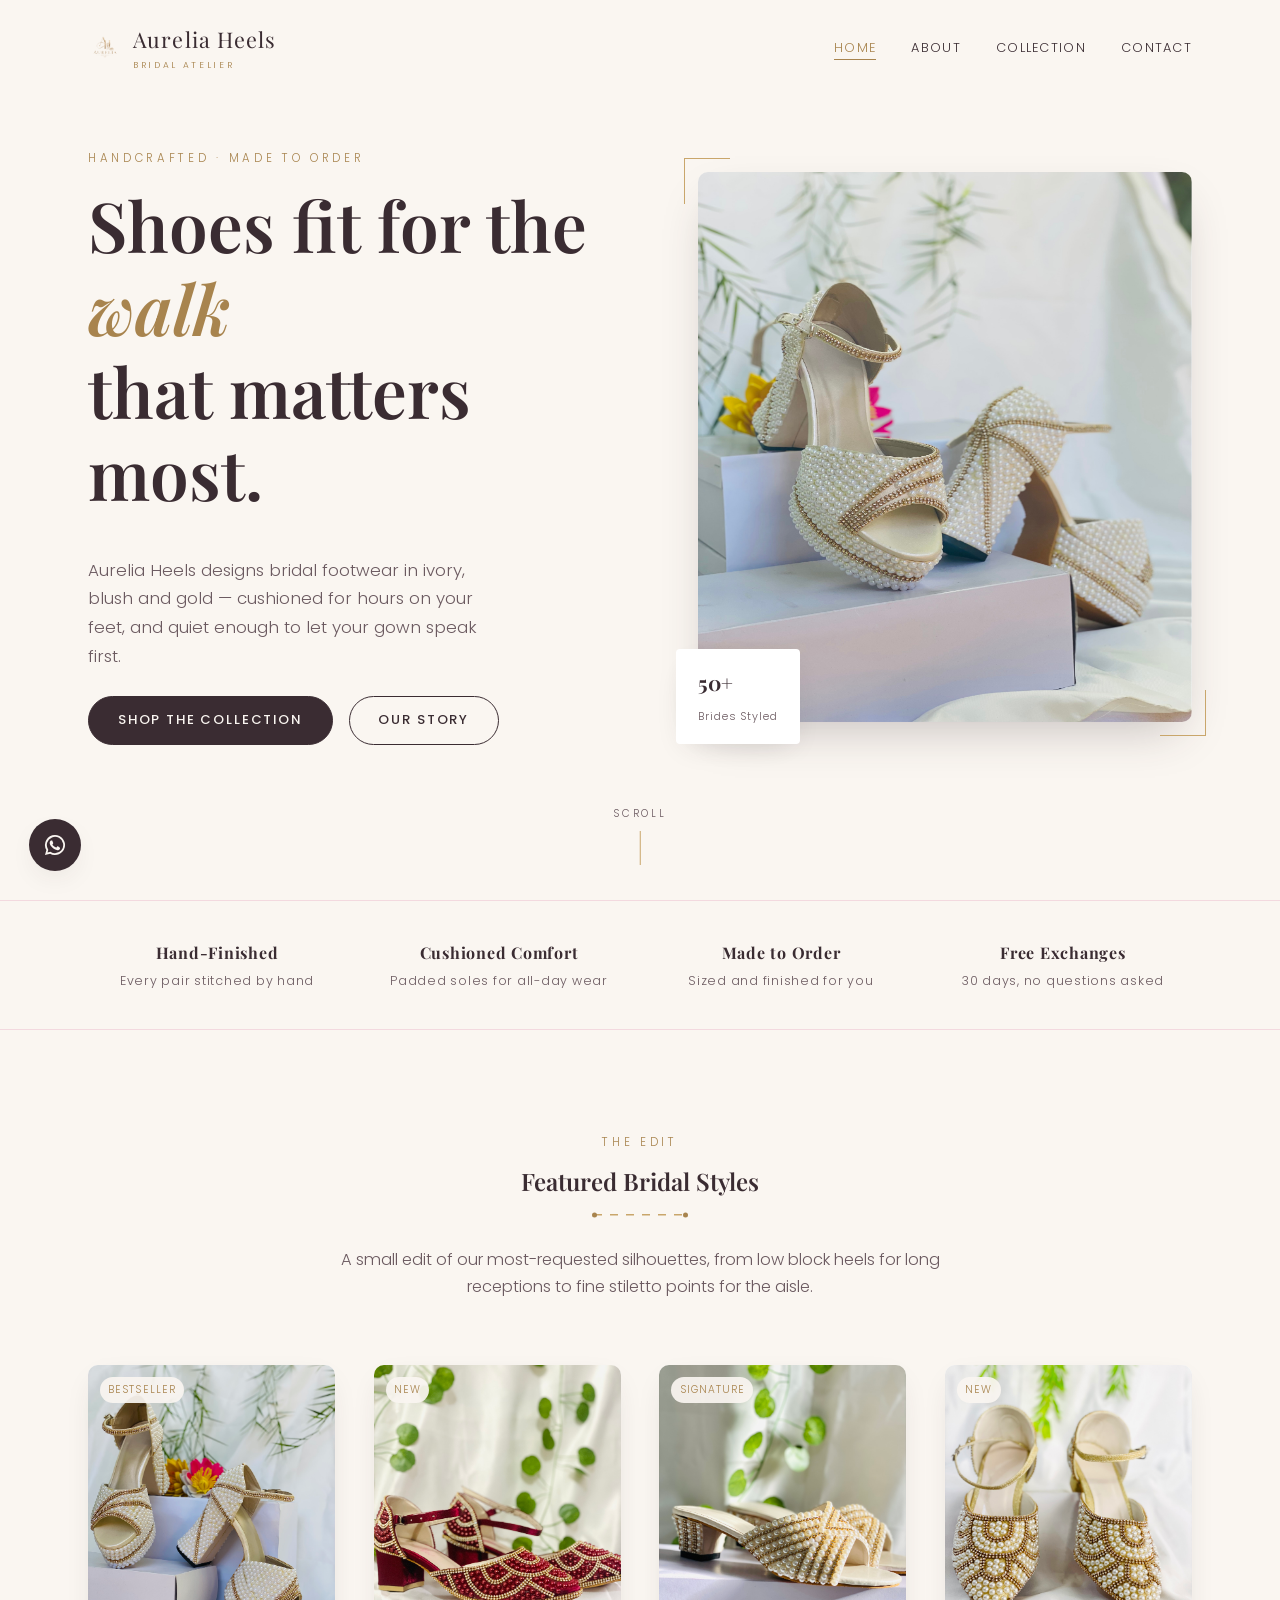
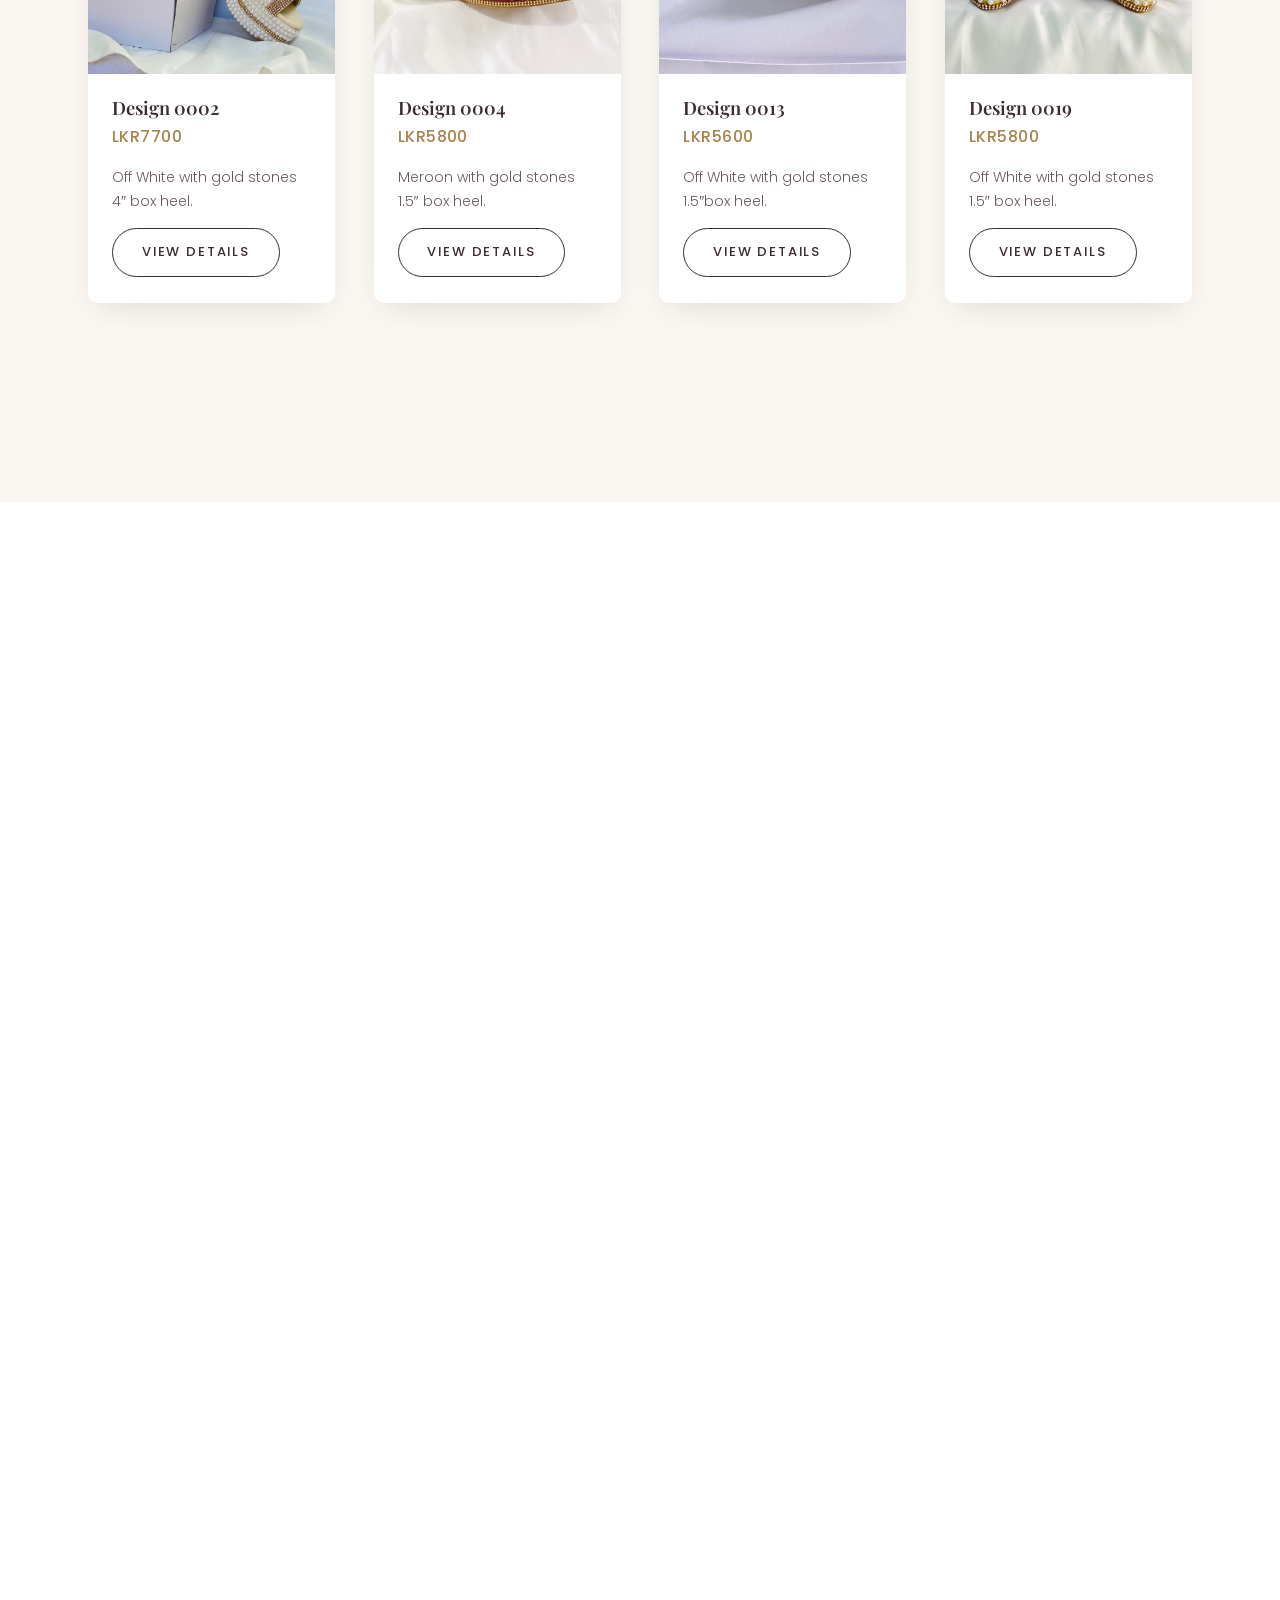
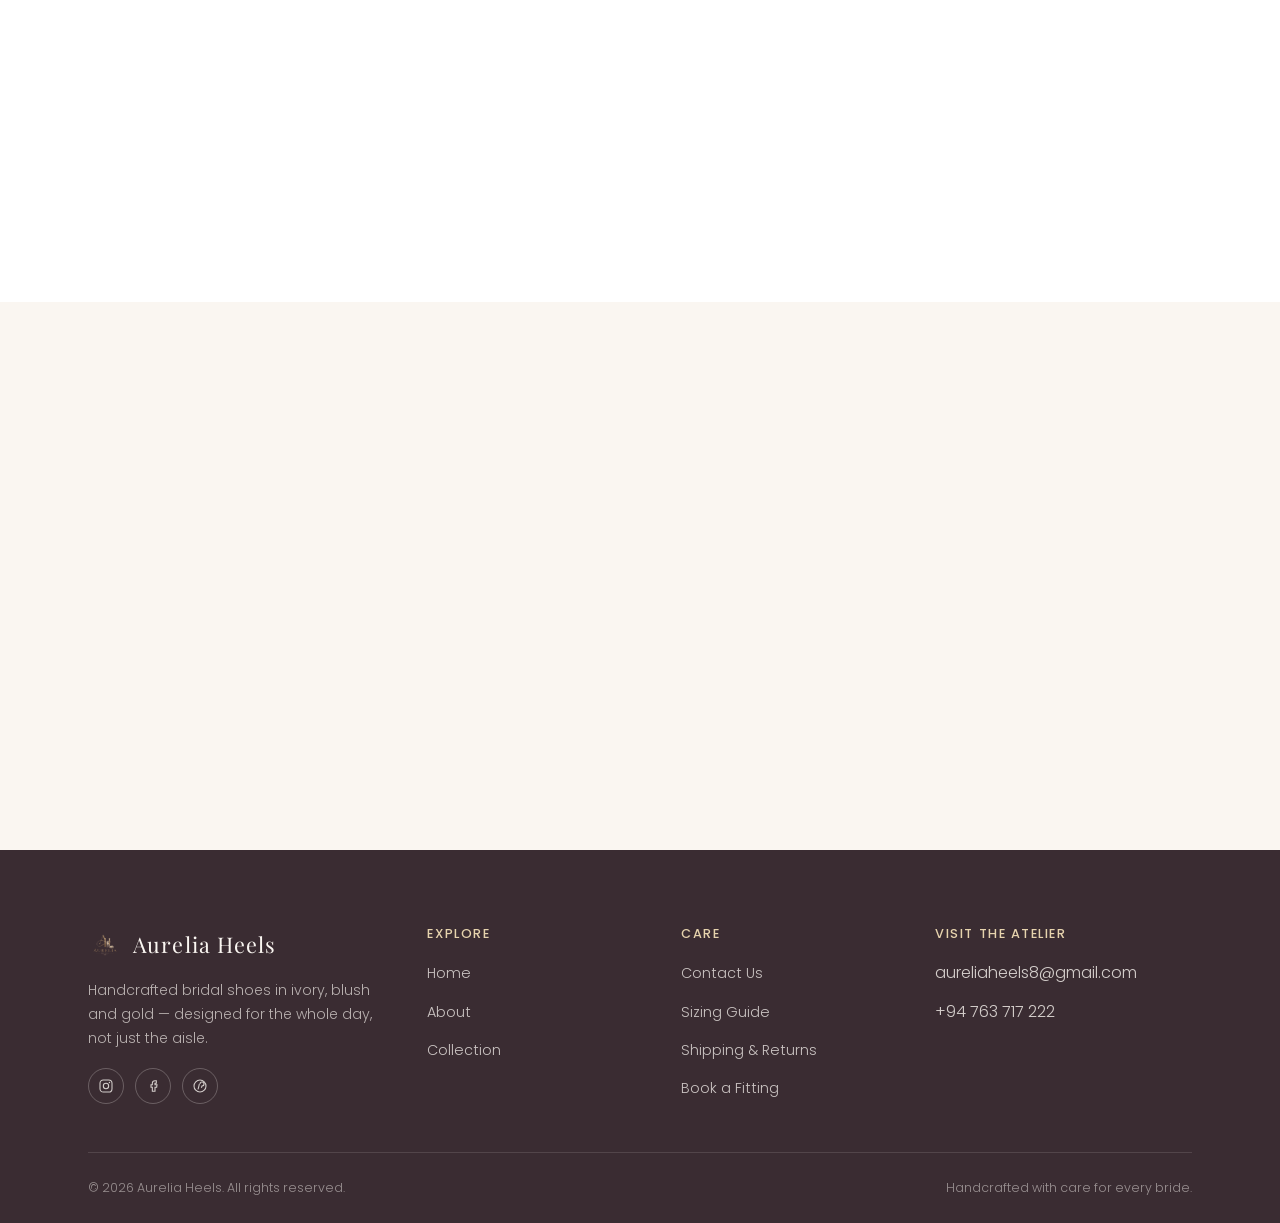
==== commit 264d90d7: "updated contact details" ====
--- a/index.html
+++ b/index.html
@@ -269,13 +269,13 @@
         </a>
         <p>Handcrafted bridal shoes in ivory, blush and gold — designed for the whole day, not just the aisle.</p>
         <div class="footer-social">
-          <a href="https://instagram.com" target="_blank" rel="noopener noreferrer" aria-label="Aurelia Heels on Instagram">
+          <a href="https://www.instagram.com/aurelia_heel?igsi=bGw3dHFkZGZ4cXl0" target="_blank" rel="noopener noreferrer" aria-label="Aurelia Heels on Instagram">
             <svg width="16" height="16" viewBox="0 0 24 24" fill="none" stroke="currentColor" stroke-width="1.6"><rect x="3" y="3" width="18" height="18" rx="5"/><circle cx="12" cy="12" r="4"/><circle cx="17.2" cy="6.8" r="1.1" fill="currentColor" stroke="none"/></svg>
           </a>
-          <a href="https://facebook.com" target="_blank" rel="noopener noreferrer" aria-label="Aurelia Heels on Facebook">
+          <a href="https://www.facebook.com/share/1H5mP73q2H/" target="_blank" rel="noopener noreferrer" aria-label="Aurelia Heels on Facebook">
             <svg width="16" height="16" viewBox="0 0 24 24" fill="none" stroke="currentColor" stroke-width="1.6"><path d="M15 8h2V4h-2a4 4 0 0 0-4 4v2H9v4h2v6h4v-6h2.5l.5-4H15V8z"/></svg>
           </a>
-          <a href="https://pinterest.com" target="_blank" rel="noopener noreferrer" aria-label="Aurelia Heels on Pinterest">
+          <a href="https://www.tiktok.com/@aurelia.heels?_r=1&_d=eeehe35bl504i6&sec_uid=MS4wLjABAAAALYdV12NSlHnrDtdatd5ea76JtvaBRaaIHSv4pEhrYcbS1aI8qN3Ahs62e5MuDNFz&share_author_id=7643823539678610449&sharer_language=en&source=h5_m&u_code=f3i9604h65lm5c&timestamp=1788624014&user_id=7643823539678610449&sec_user_id=MS4wLjABAAAALYdV12NSlHnrDtdatd5ea76JtvaBRaaIHSv4pEhrYcbS1aI8qN3Ahs62e5MuDNFz&item_author_type=1&utm_source=copy&utm_campaign=client_share&utm_medium=android&share_iid=7681227180723291924&share_link_id=b9389cf9-e18e-403c-8f29-801fde858a73&share_app_id=1233&ugbiz_name=ACCOUNT&ug_btm=b8727%2Cb7360&social_share_type=5&enable_checksum=1" target="_blank" rel="noopener noreferrer" aria-label="Aurelia Heels on Pinterest">
             <svg width="16" height="16" viewBox="0 0 24 24" fill="none" stroke="currentColor" stroke-width="1.6"><circle cx="12" cy="12" r="9"/><path d="M9 17c1-3 1.4-5.2 2-8m1 0a3 3 0 1 1 3 3c-.5 1.5-1 2.6-1 2.6"/></svg>
           </a>
         </div>
@@ -303,9 +303,8 @@
       <div class="footer-col">
         <h4>Visit the Atelier</h4>
         <ul>
-          <li>24 Horton Place, Colombo 07, Sri Lanka</li>
-          <li>hello@aureliaheels.com</li>
-          <li>+94 11 234 5678</li>
+          <li>aureliaheels8@gmail.com</li>
+          <li>+94 763 717 222</li>
         </ul>
       </div>
     </div>
